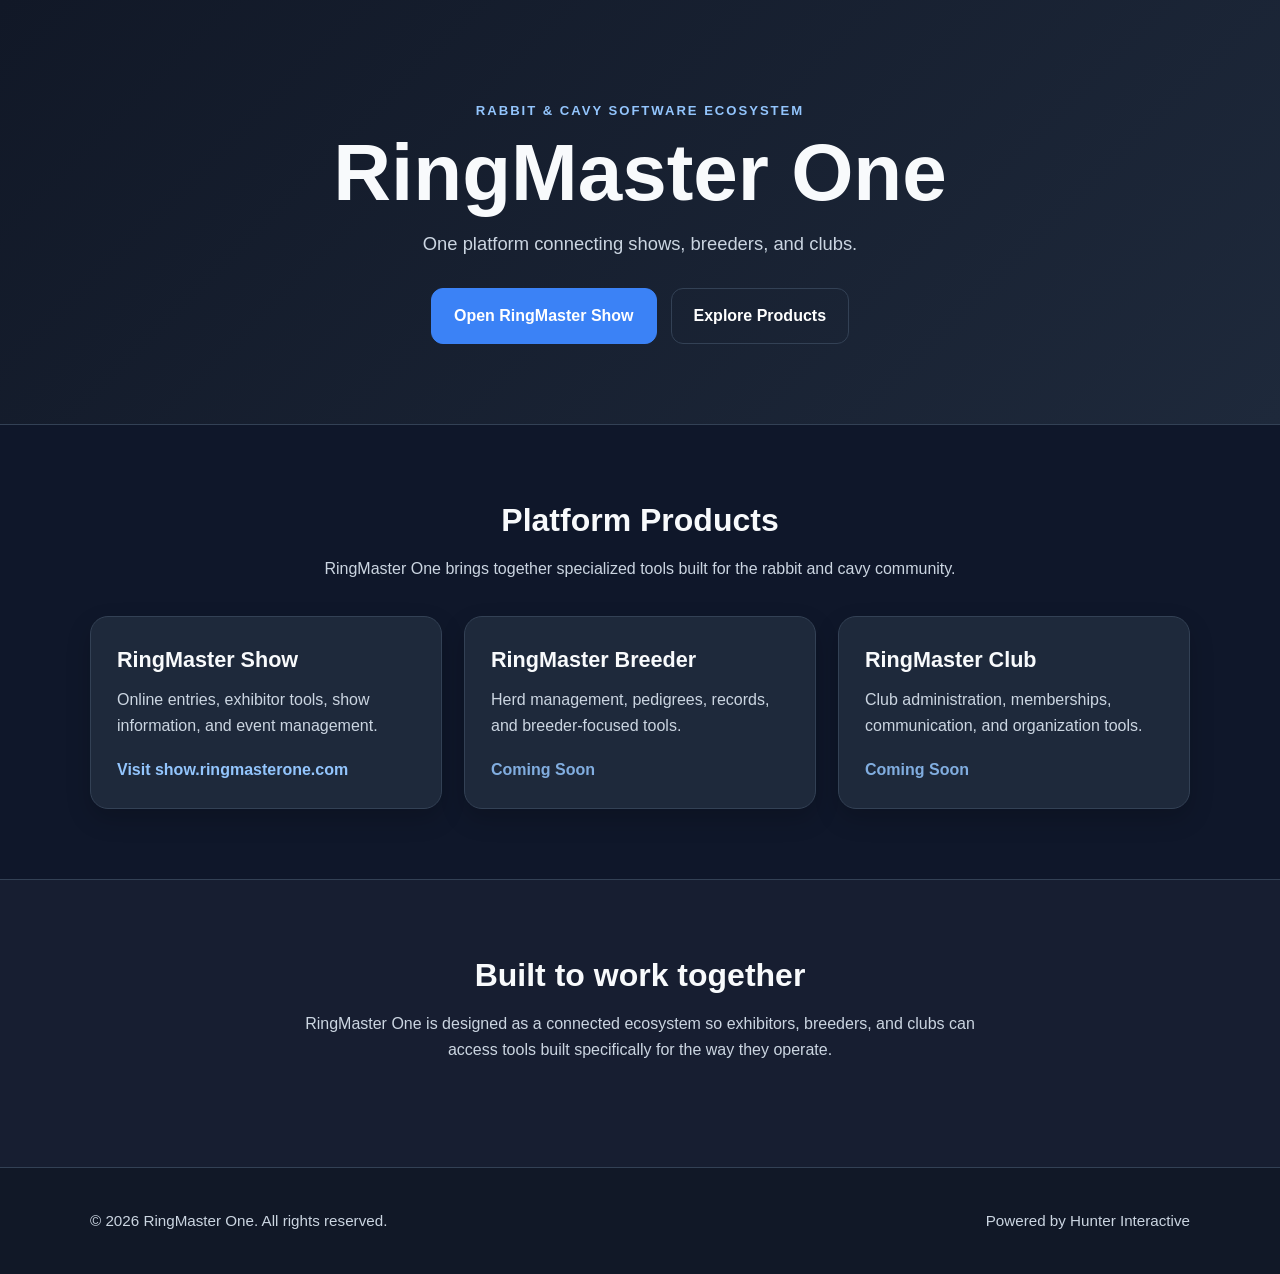
==== index.html @ 7e2320bb "Initial RingMaster One homepage" ====
<!DOCTYPE html>
<html lang="en">
<head>
  <meta charset="UTF-8" />
  <meta name="viewport" content="width=device-width, initial-scale=1.0" />
  <title>RingMaster One</title>
  <meta
    name="description"
    content="RingMaster One is the home for RingMaster Show, RingMaster Breeder, and RingMaster Club."
  />
  <link rel="stylesheet" href="style.css" />
</head>
<body>
  <header class="hero">
    <div class="container">
      <p class="eyebrow">Rabbit & Cavy Software Ecosystem</p>
      <h1>RingMaster One</h1>
      <p class="tagline">
        One platform connecting shows, breeders, and clubs.
      </p>

      <div class="buttons">
        <a class="btn primary" href="https://show.ringmasterone.com">
          Open RingMaster Show
        </a>
        <a class="btn secondary" href="#products">
          Explore Products
        </a>
      </div>
    </div>
  </header>

  <main>
    <section id="products" class="section">
      <div class="container">
        <h2>Platform Products</h2>
        <p class="section-text">
          RingMaster One brings together specialized tools built for the rabbit
          and cavy community.
        </p>

        <div class="card-grid">
          <article class="card">
            <h3>RingMaster Show</h3>
            <p>
              Online entries, exhibitor tools, show information, and event
              management.
            </p>
            <a class="card-link" href="https://show.ringmasterone.com">
              Visit show.ringmasterone.com
            </a>
          </article>

          <article class="card">
            <h3>RingMaster Breeder</h3>
            <p>
              Herd management, pedigrees, records, and breeder-focused tools.
            </p>
            <a class="card-link disabled" href="https://breeder.ringmasterone.com">
              Coming Soon
            </a>
          </article>

          <article class="card">
            <h3>RingMaster Club</h3>
            <p>
              Club administration, memberships, communication, and organization
              tools.
            </p>
            <a class="card-link disabled" href="https://club.ringmasterone.com">
              Coming Soon
            </a>
          </article>
        </div>
      </div>
    </section>

    <section class="section alt">
      <div class="container">
        <h2>Built to work together</h2>
        <p class="section-text narrow">
          RingMaster One is designed as a connected ecosystem so exhibitors,
          breeders, and clubs can access tools built specifically for the way
          they operate.
        </p>
      </div>
    </section>
  </main>

  <footer class="footer">
    <div class="container footer-content">
      <p>© 2026 RingMaster One. All rights reserved.</p>
      <p>
        Powered by Hunter Interactive
      </p>
    </div>
  </footer>
</body>
</html>
---- style.css ----
:root {
  --bg: #0f172a;
  --panel: #1e293b;
  --panel-2: #111827;
  --text: #f8fafc;
  --muted: #cbd5e1;
  --line: #334155;
  --accent: #3b82f6;
  --accent-hover: #2563eb;
  --white: #ffffff;
}

* {
  box-sizing: border-box;
}

html {
  scroll-behavior: smooth;
}

body {
  margin: 0;
  font-family: Arial, Helvetica, sans-serif;
  background: var(--bg);
  color: var(--text);
  line-height: 1.6;
}

a {
  color: inherit;
  text-decoration: none;
}

.container {
  width: min(1100px, 92%);
  margin: 0 auto;
}

.hero {
  padding: 100px 0 80px;
  background: linear-gradient(135deg, #111827 0%, #1e293b 100%);
  text-align: center;
  border-bottom: 1px solid var(--line);
}

.eyebrow {
  margin: 0 0 10px;
  text-transform: uppercase;
  letter-spacing: 0.15em;
  color: #93c5fd;
  font-size: 0.82rem;
  font-weight: 700;
}

h1 {
  margin: 0 0 14px;
  font-size: clamp(2.8rem, 7vw, 5rem);
  line-height: 1.05;
}

.tagline {
  max-width: 760px;
  margin: 0 auto 30px;
  color: var(--muted);
  font-size: 1.15rem;
}

.buttons {
  display: flex;
  flex-wrap: wrap;
  gap: 14px;
  justify-content: center;
}

.btn {
  display: inline-block;
  padding: 14px 22px;
  border-radius: 12px;
  font-weight: 700;
  transition: 0.2s ease;
  border: 1px solid var(--line);
}

.btn.primary {
  background: var(--accent);
  border-color: var(--accent);
  color: var(--white);
}

.btn.primary:hover {
  background: var(--accent-hover);
  border-color: var(--accent-hover);
}

.btn.secondary {
  background: transparent;
  color: var(--white);
}

.btn.secondary:hover {
  background: rgba(255, 255, 255, 0.06);
}

.section {
  padding: 70px 0;
}

.section.alt {
  background: rgba(255, 255, 255, 0.03);
  border-top: 1px solid var(--line);
  border-bottom: 1px solid var(--line);
}

h2 {
  margin: 0 0 10px;
  font-size: 2rem;
  text-align: center;
}

.section-text {
  max-width: 760px;
  margin: 0 auto 34px;
  text-align: center;
  color: var(--muted);
}

.section-text.narrow {
  max-width: 700px;
}

.card-grid {
  display: grid;
  grid-template-columns: repeat(auto-fit, minmax(260px, 1fr));
  gap: 22px;
}

.card {
  background: var(--panel);
  border: 1px solid var(--line);
  border-radius: 18px;
  padding: 26px;
  box-shadow: 0 10px 25px rgba(0, 0, 0, 0.18);
}

.card h3 {
  margin-top: 0;
  margin-bottom: 10px;
  font-size: 1.35rem;
}

.card p {
  margin-top: 0;
  margin-bottom: 18px;
  color: var(--muted);
}

.card-link {
  display: inline-block;
  font-weight: 700;
  color: #93c5fd;
}

.card-link.disabled {
  opacity: 0.85;
}

.footer {
  padding: 26px 0;
  background: var(--panel-2);
}

.footer-content {
  display: flex;
  justify-content: space-between;
  gap: 16px;
  flex-wrap: wrap;
  color: var(--muted);
  font-size: 0.95rem;
}
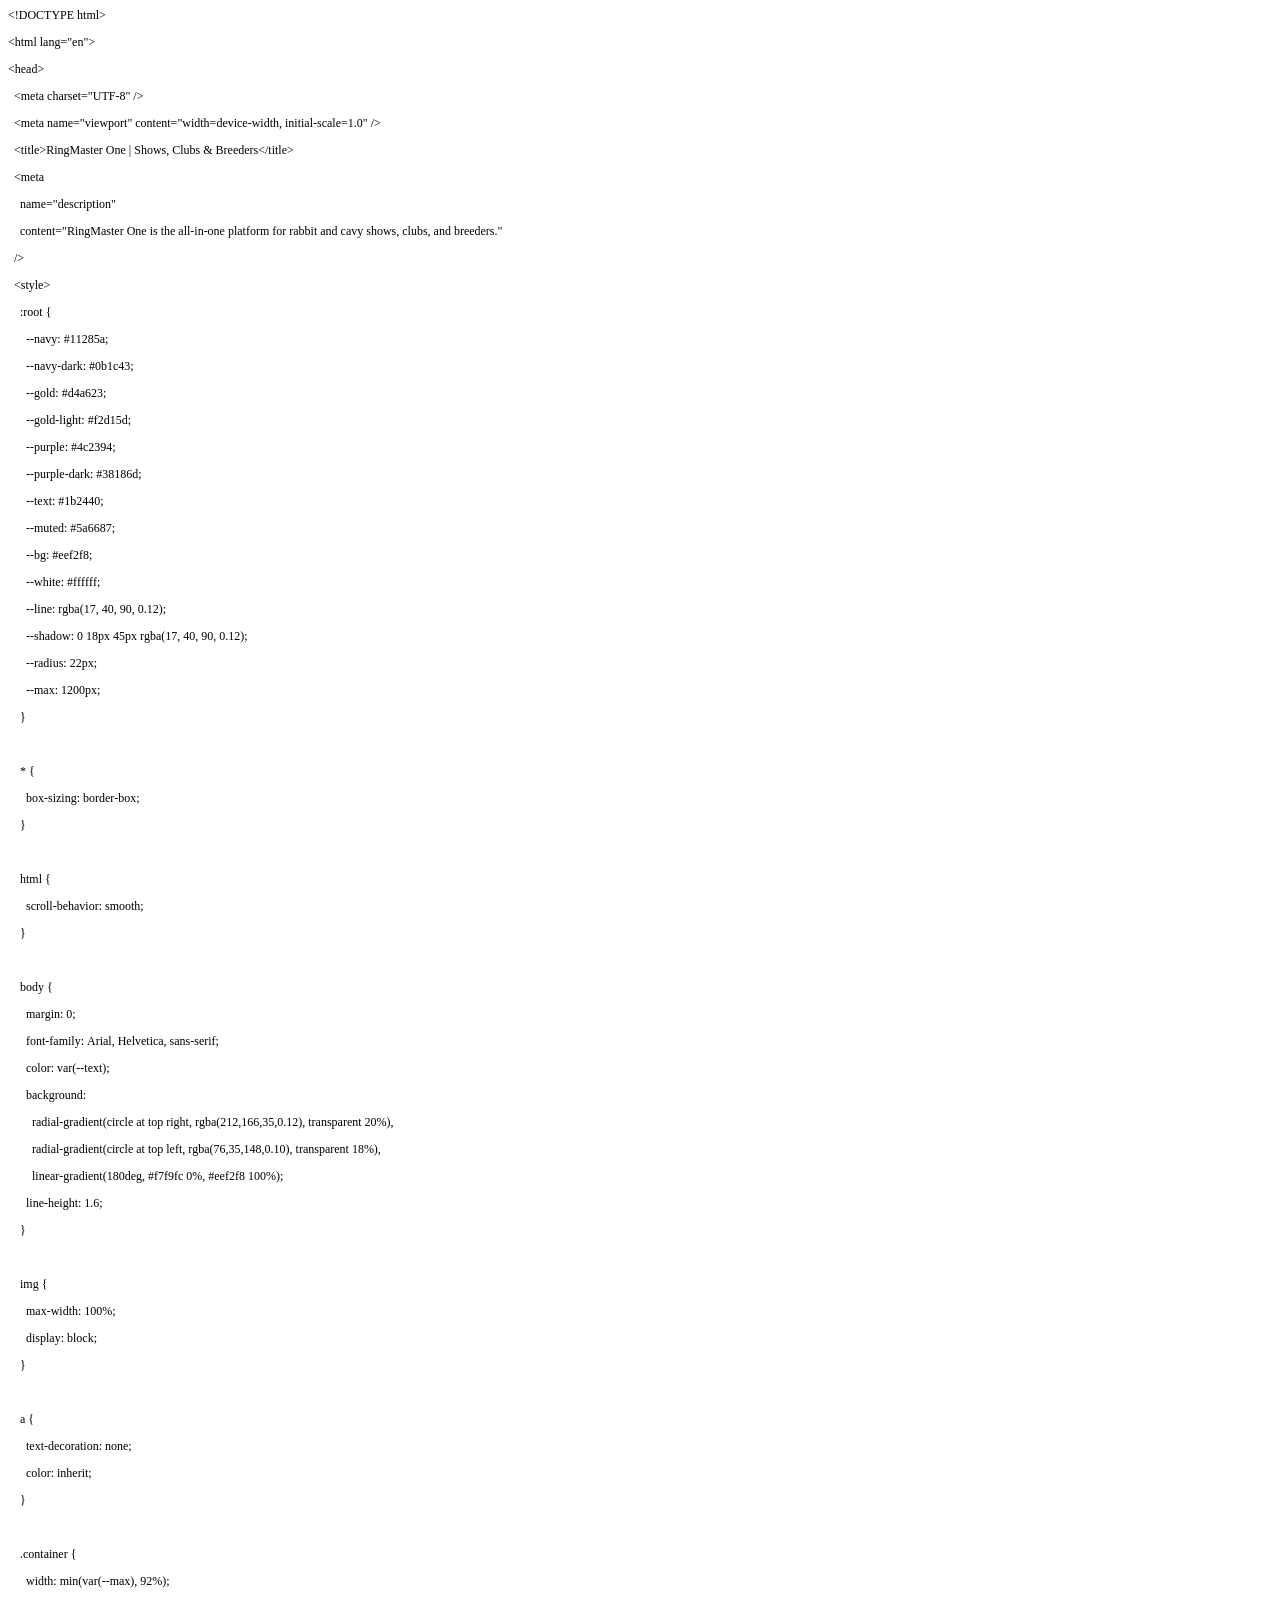
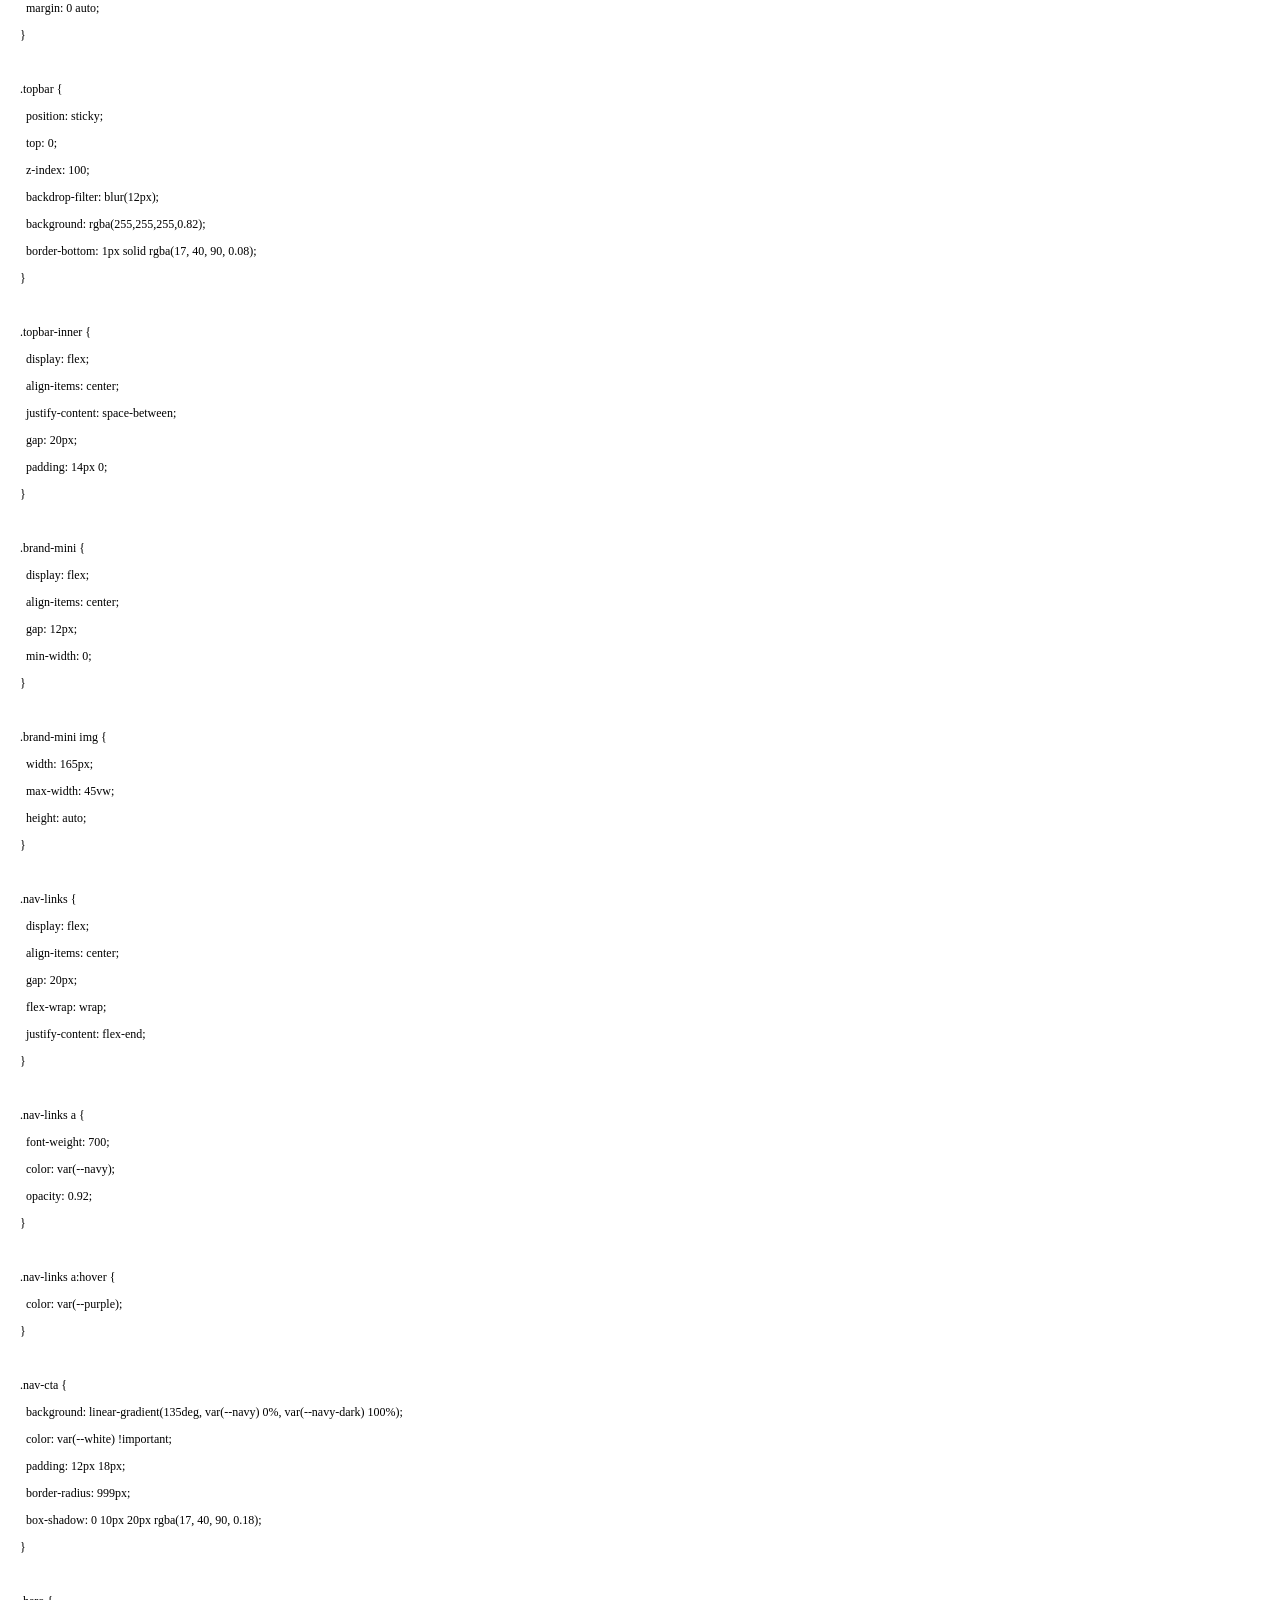
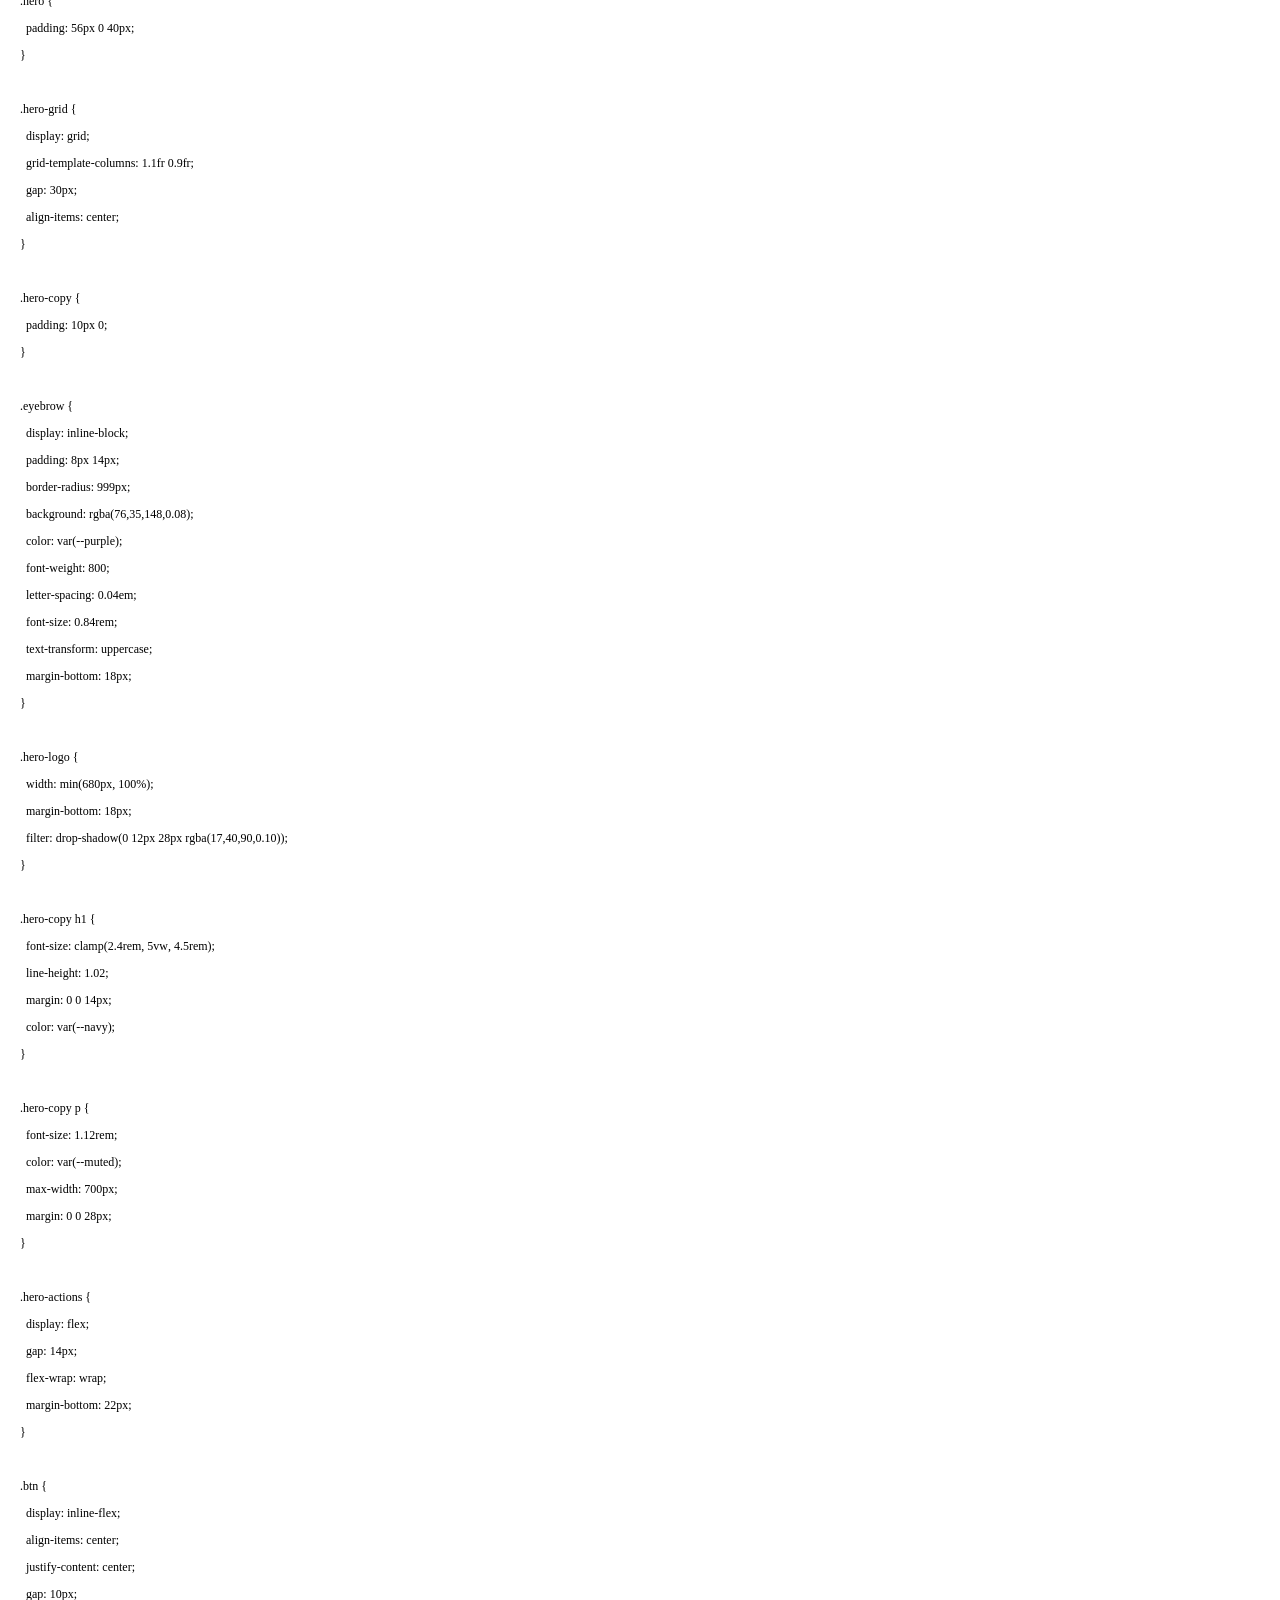
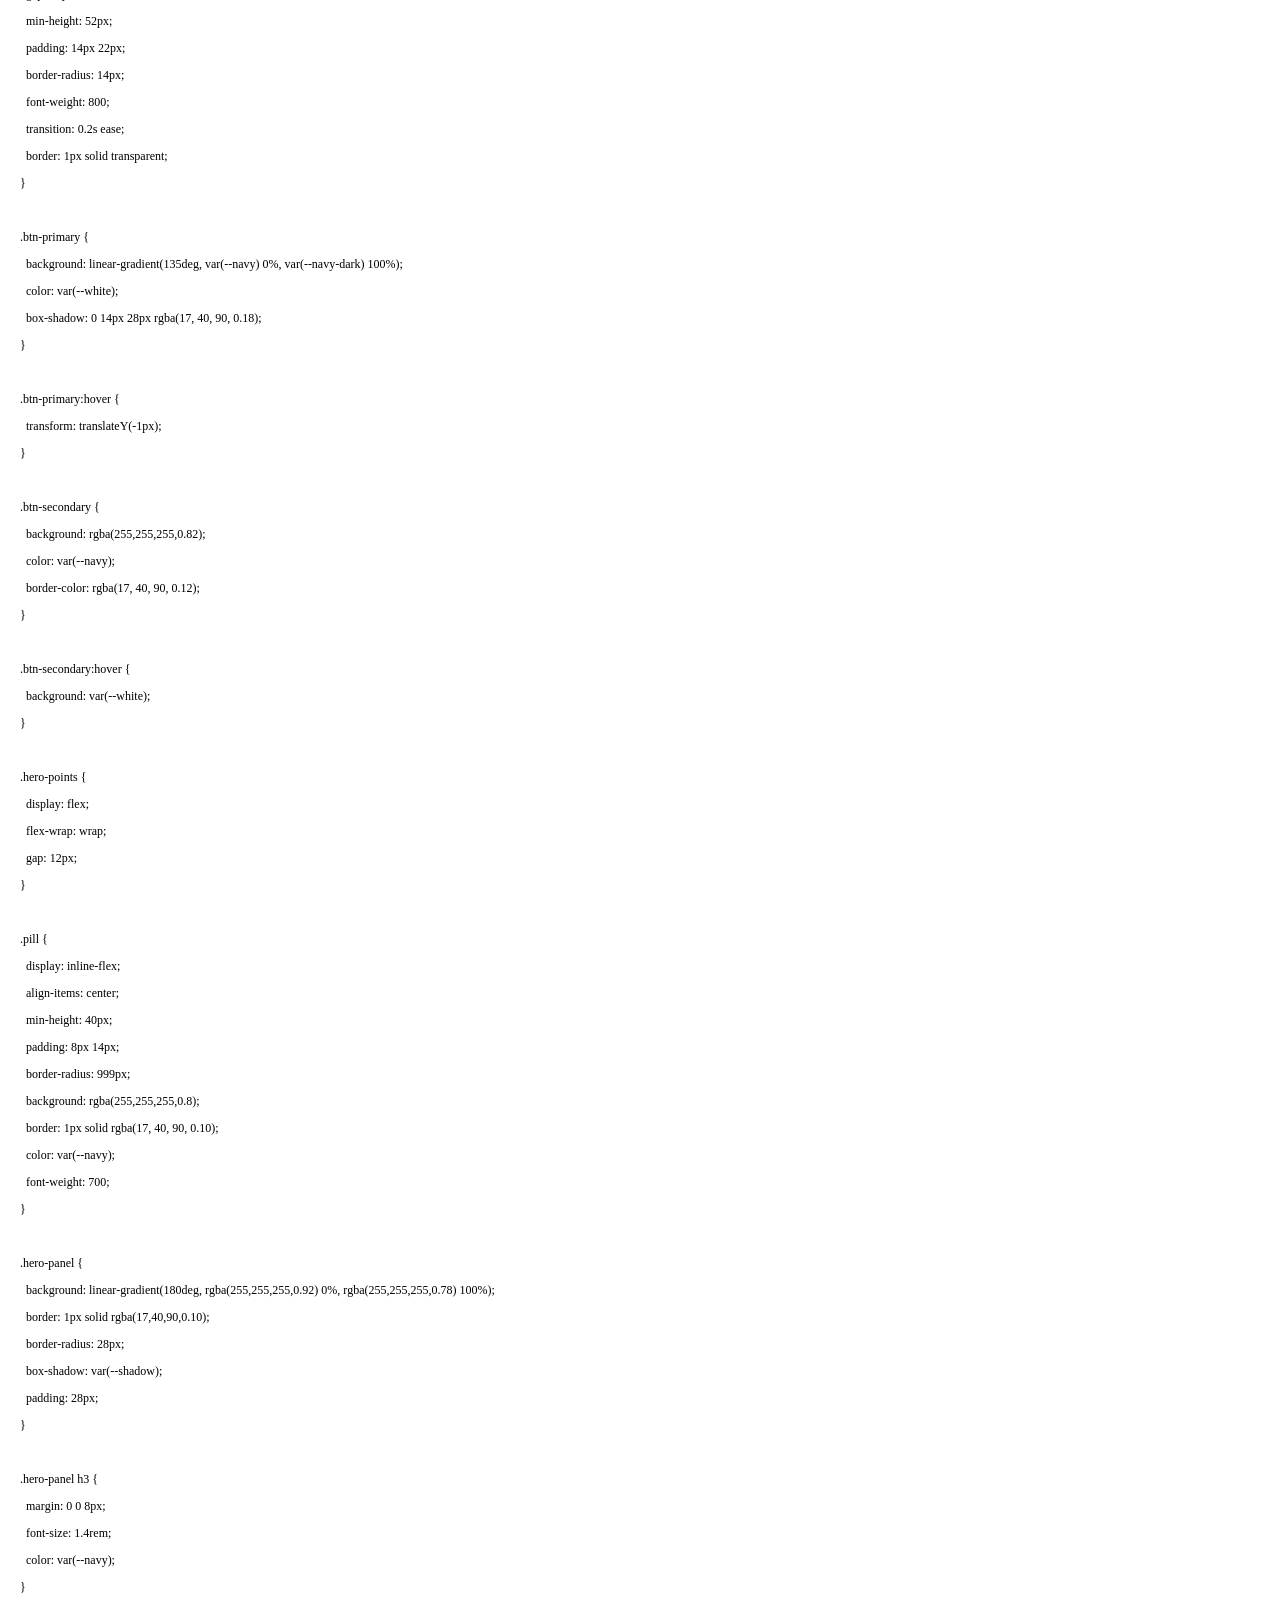
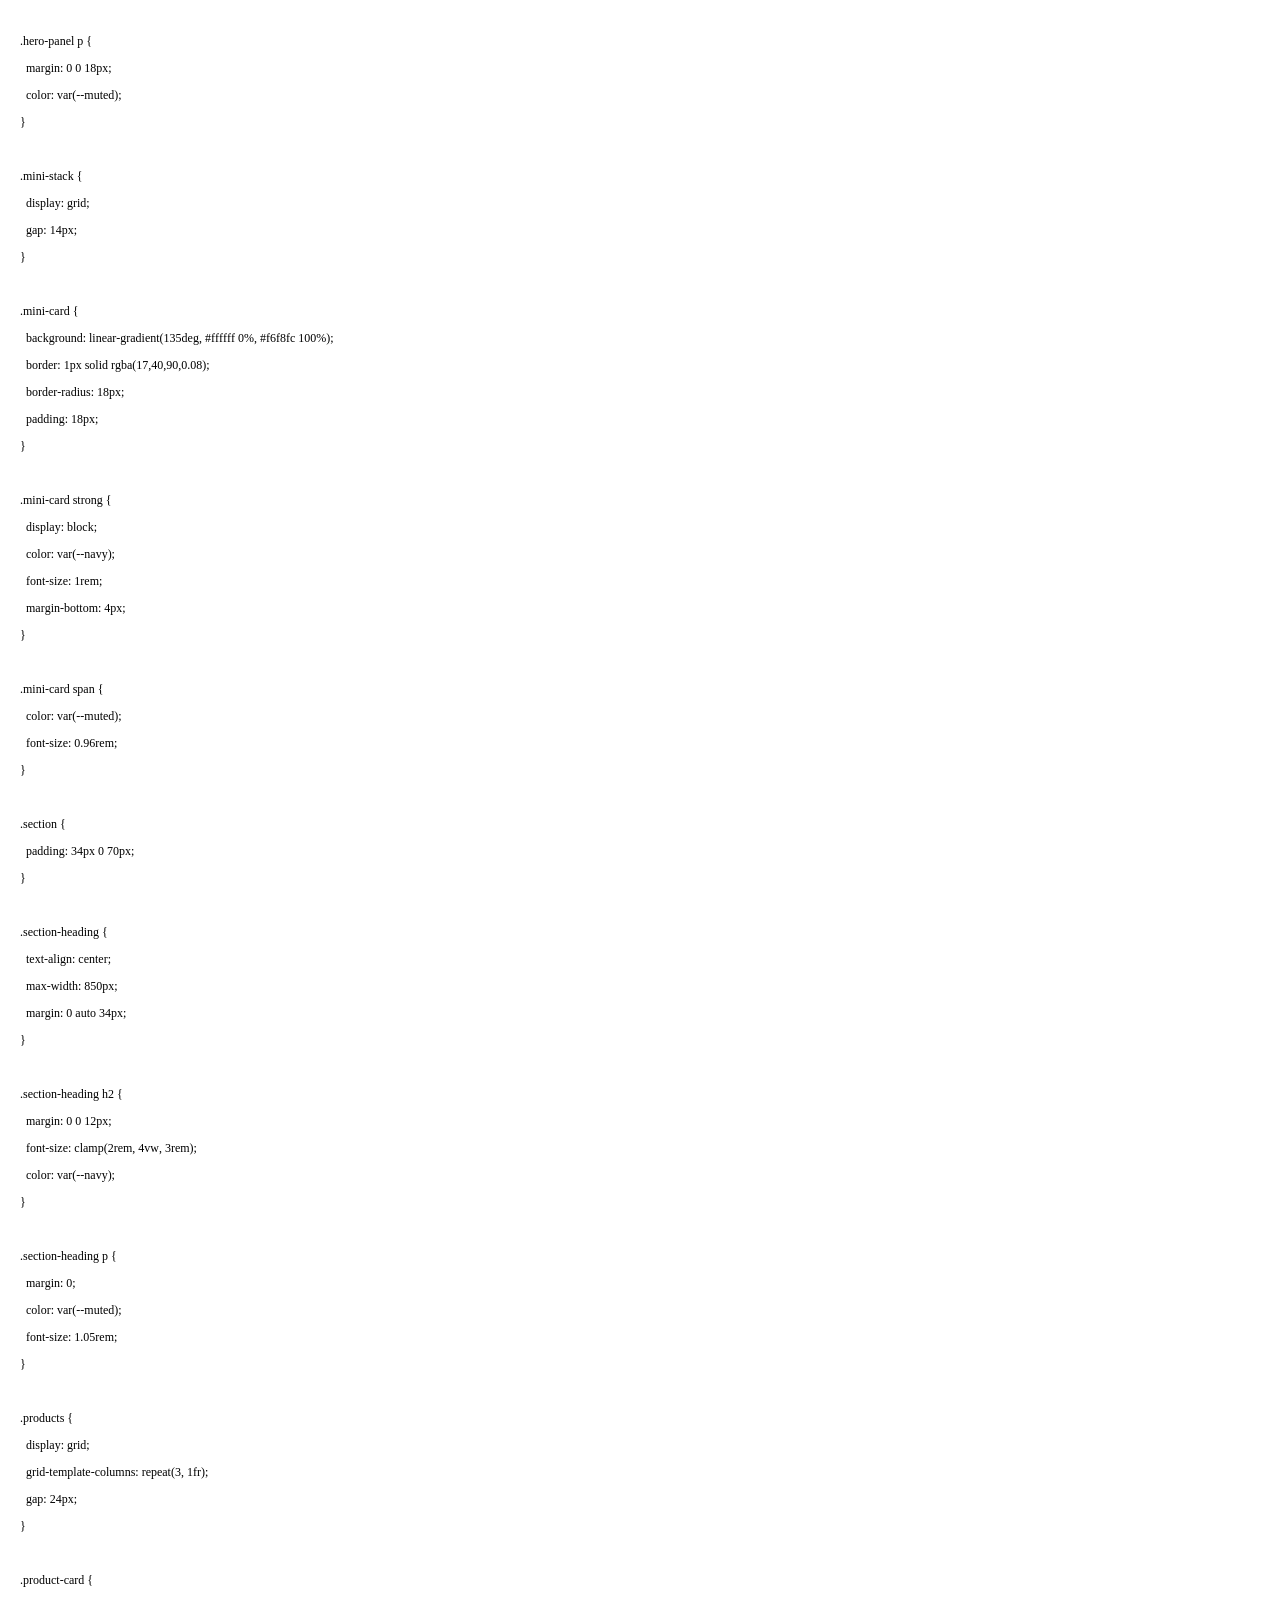
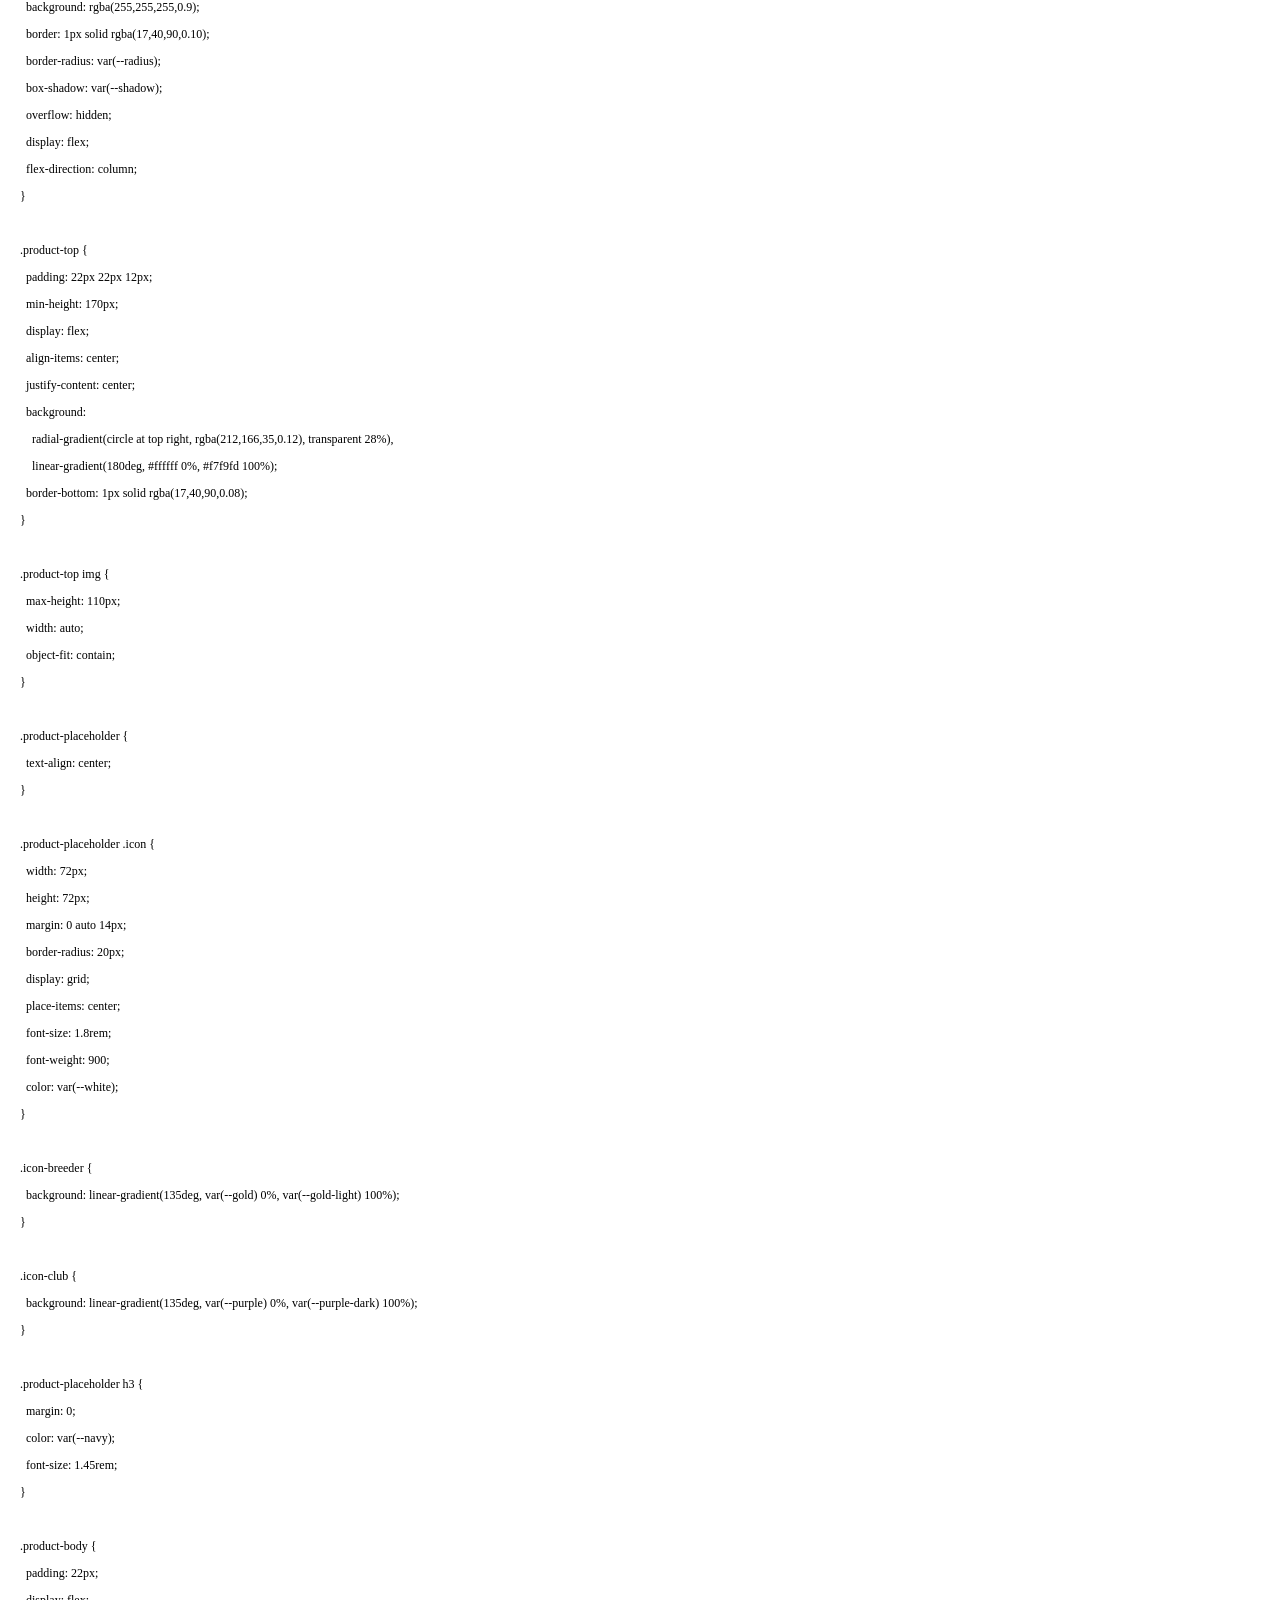
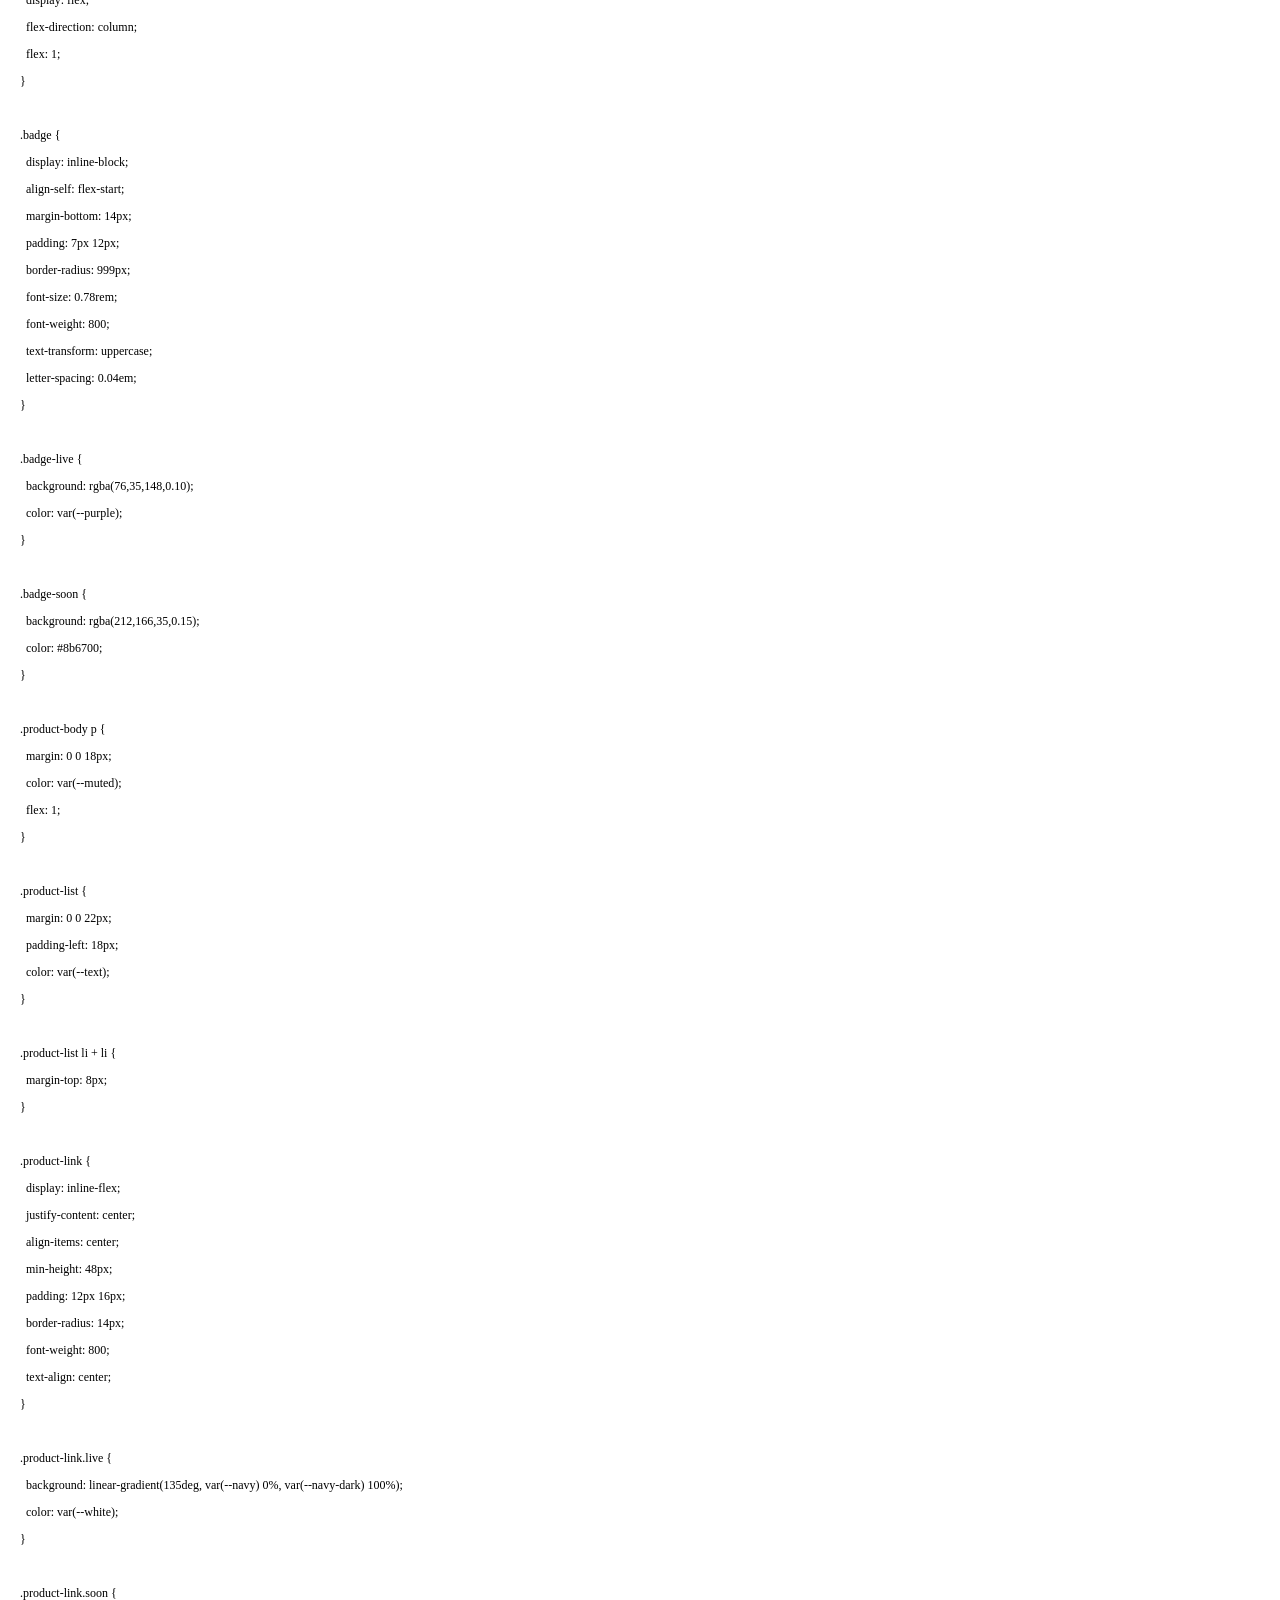
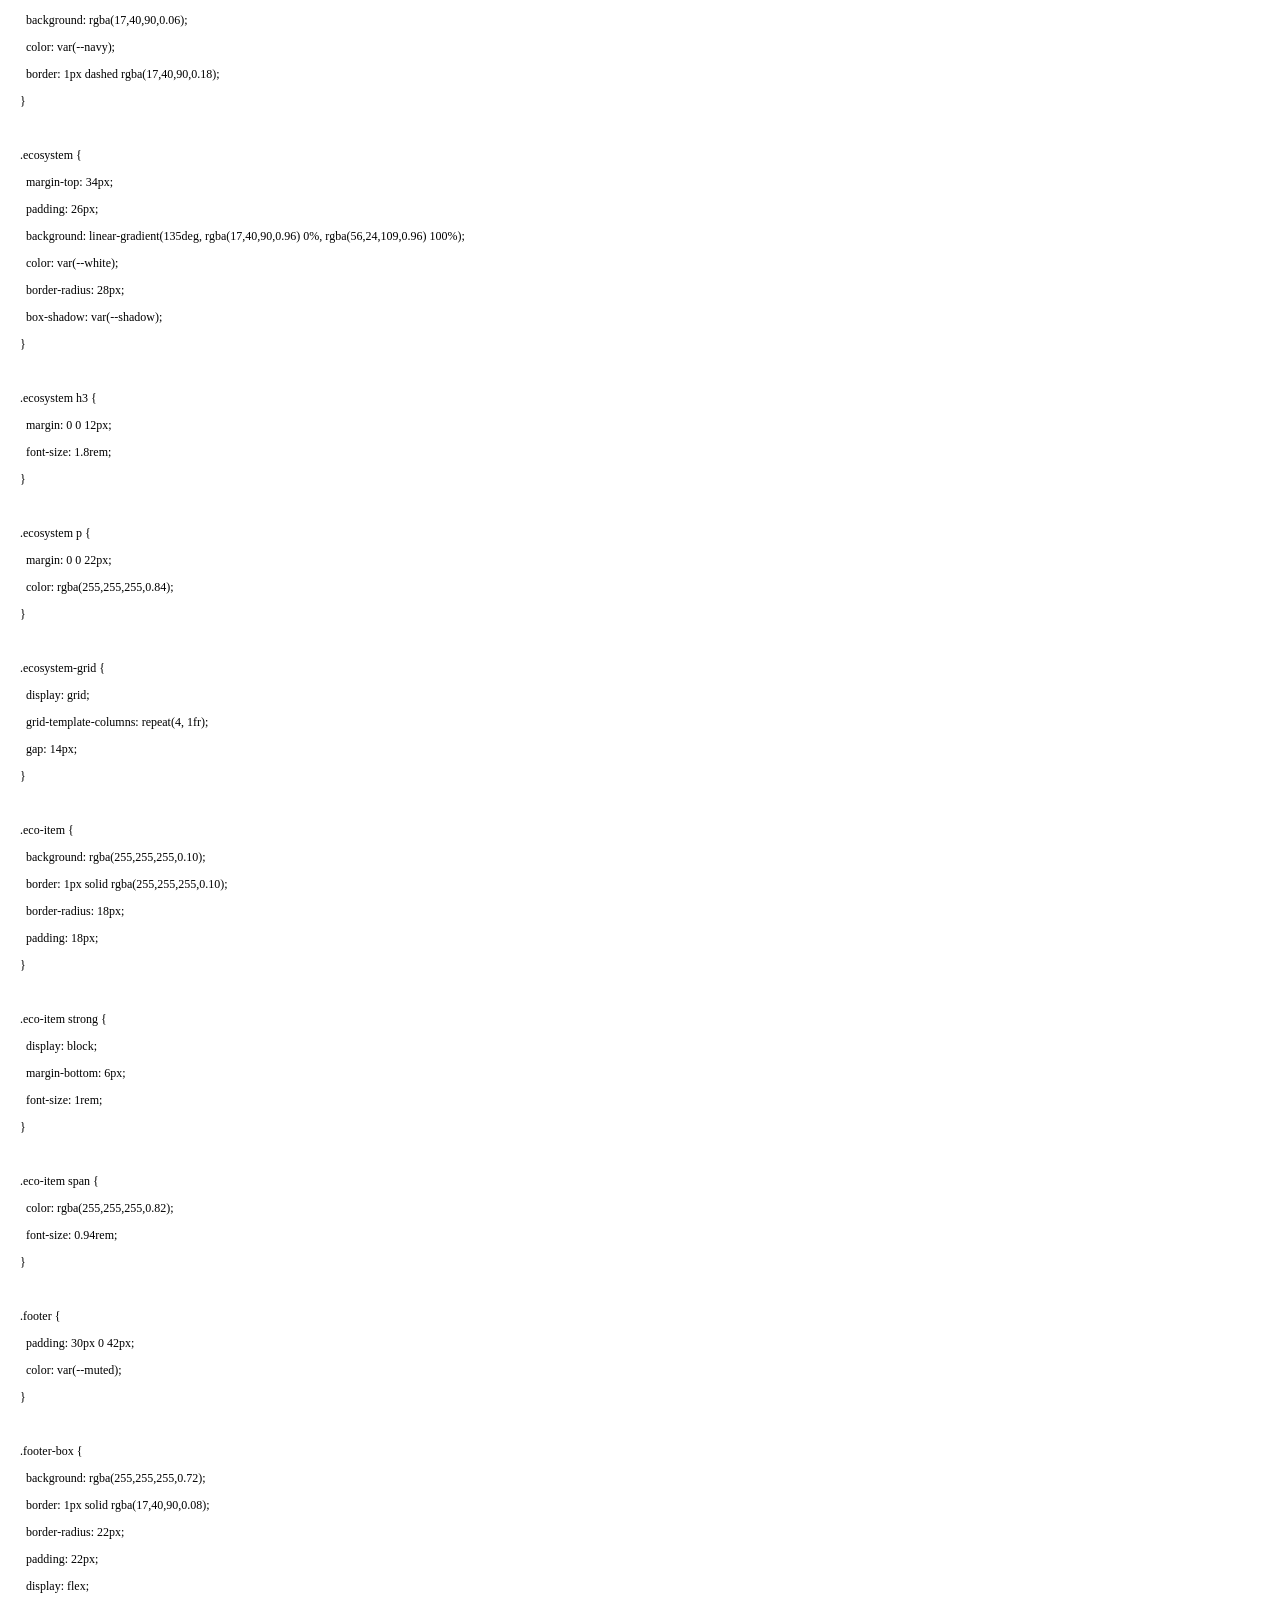
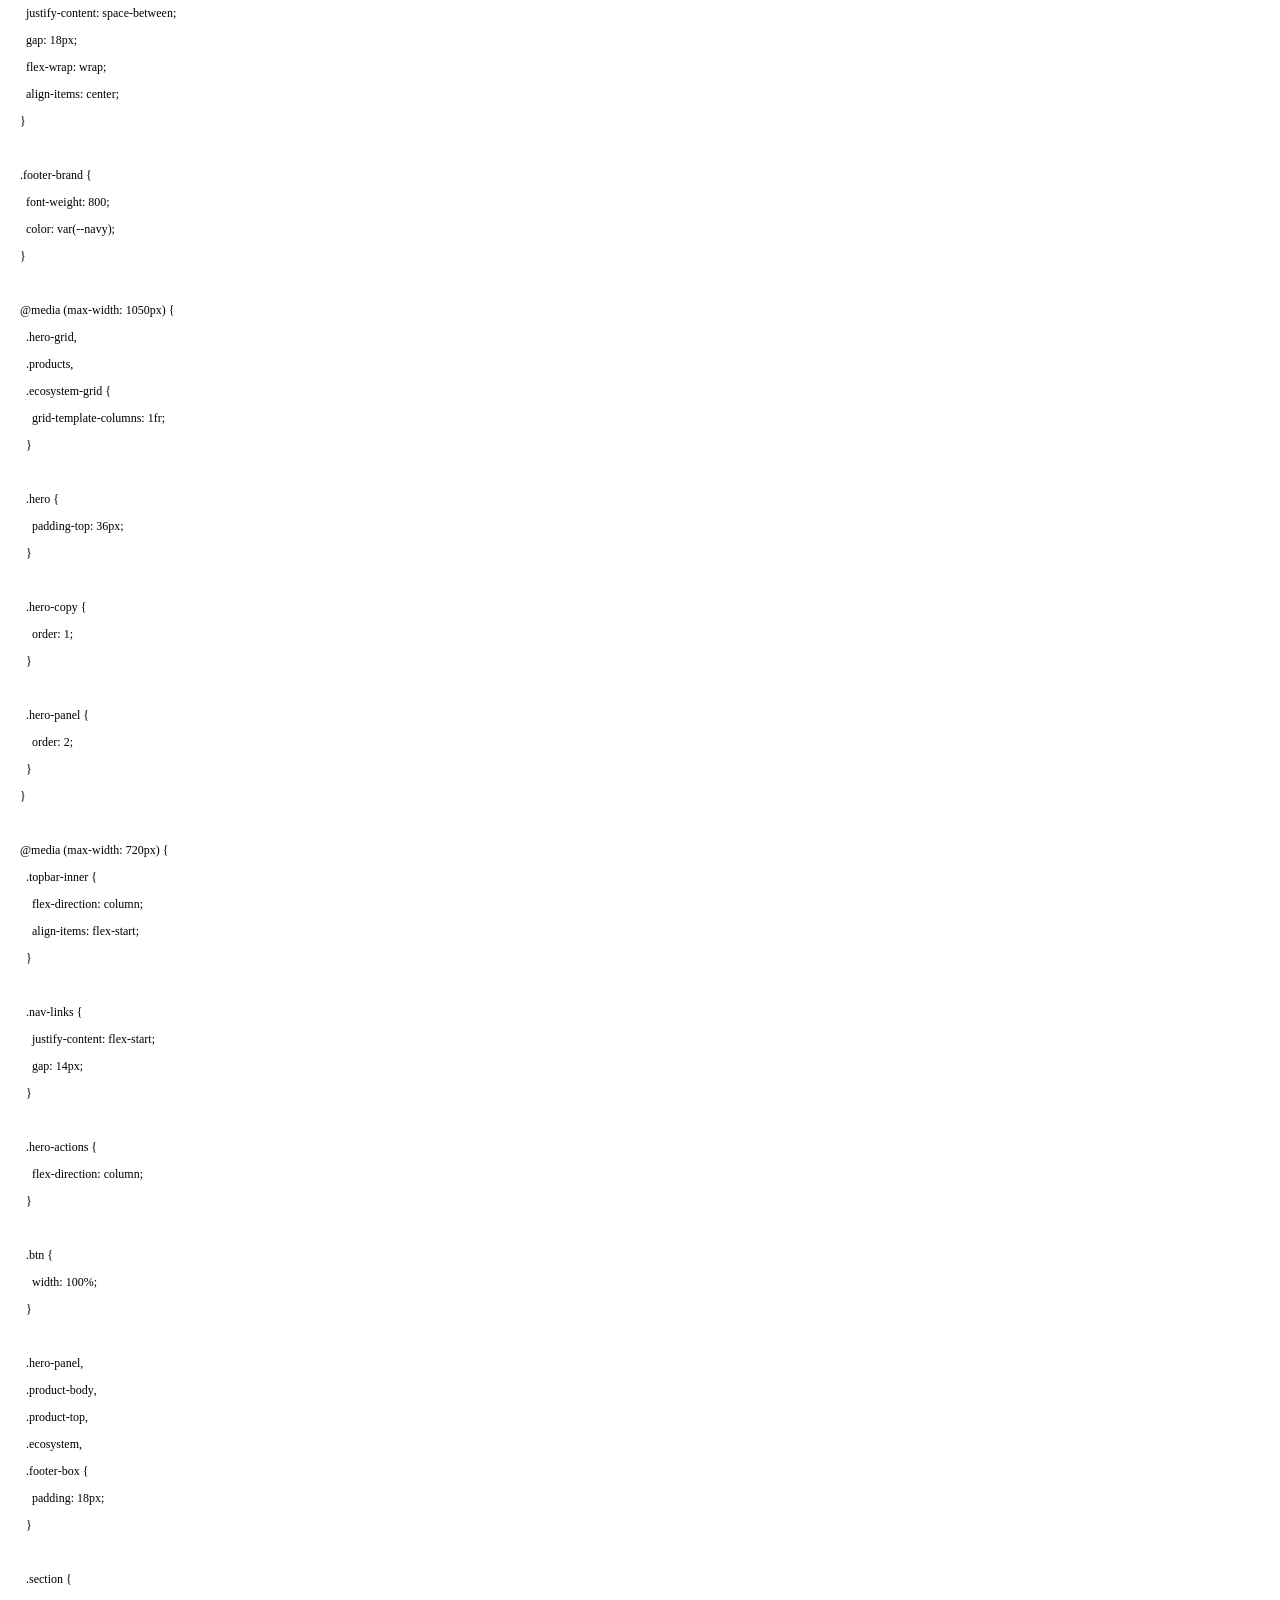
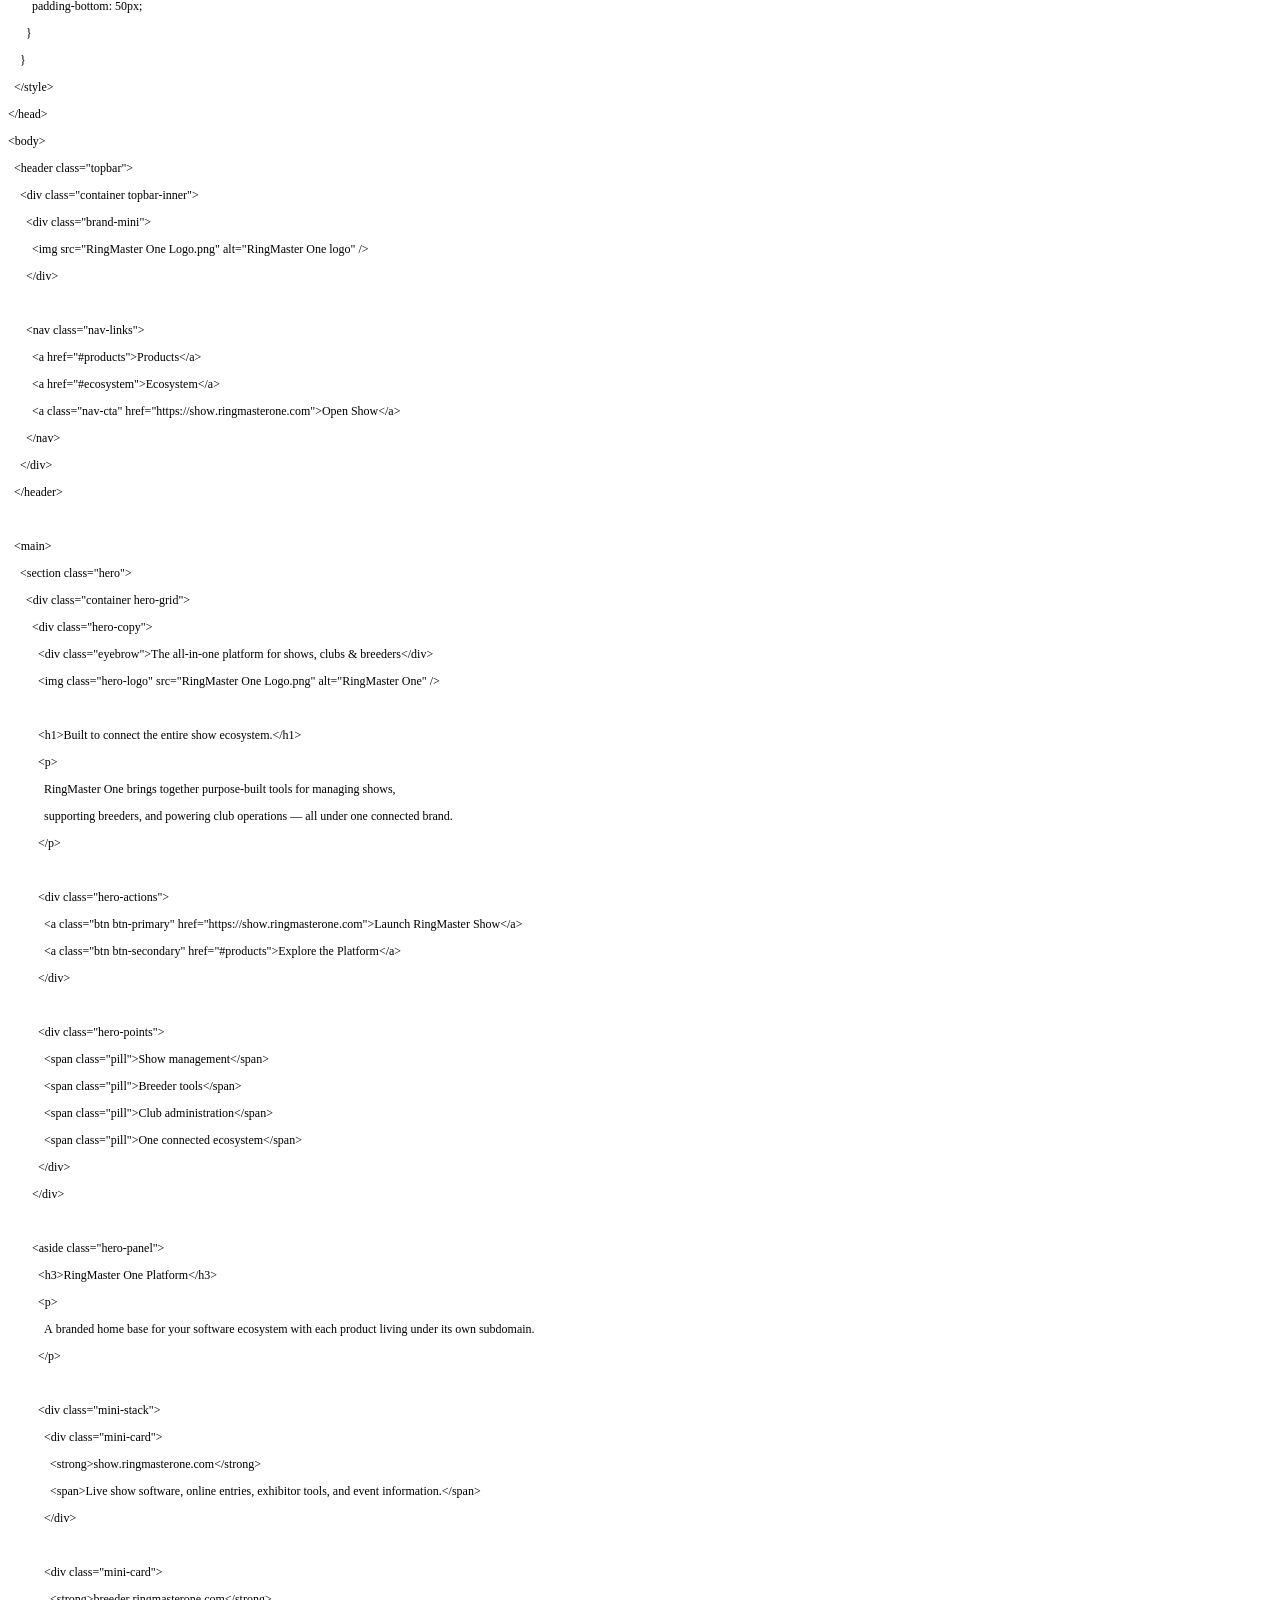
==== commit 31f60695: "Upgrade RingMaster One landing page" ====
--- a/index.html
+++ b/index.html
@@ -1,99 +1,755 @@
-<!DOCTYPE html>
-<html lang="en">
+<!DOCTYPE html PUBLIC "-//W3C//DTD HTML 4.01//EN" "http://www.w3.org/TR/html4/strict.dtd">
+<html>
 <head>
-  <meta charset="UTF-8" />
-  <meta name="viewport" content="width=device-width, initial-scale=1.0" />
-  <title>RingMaster One</title>
-  <meta
-    name="description"
-    content="RingMaster One is the home for RingMaster Show, RingMaster Breeder, and RingMaster Club."
-  />
-  <link rel="stylesheet" href="style.css" />
+  <meta http-equiv="Content-Type" content="text/html; charset=utf-8">
+  <meta http-equiv="Content-Style-Type" content="text/css">
+  <title></title>
+  <meta name="Description" content="RingMaster One is the home for RingMaster Show, RingMaster Breeder, and RingMaster Club.">
+  <meta name="Generator" content="Cocoa HTML Writer">
+  <meta name="CocoaVersion" content="2685.3">
+  <style type="text/css">
+    p.p1 {margin: 0.0px 0.0px 12.0px 0.0px; font: 12.0px Times; -webkit-text-stroke: #000000}
+    p.p2 {margin: 0.0px 0.0px 12.0px 0.0px; font: 12.0px Times; -webkit-text-stroke: #000000; min-height: 14.0px}
+    span.s1 {font-kerning: none}
+  </style>
 </head>
 <body>
-  <header class="hero">
-    <div class="container">
-      <p class="eyebrow">Rabbit & Cavy Software Ecosystem</p>
-      <h1>RingMaster One</h1>
-      <p class="tagline">
-        One platform connecting shows, breeders, and clubs.
-      </p>
-
-      <div class="buttons">
-        <a class="btn primary" href="https://show.ringmasterone.com">
-          Open RingMaster Show
-        </a>
-        <a class="btn secondary" href="#products">
-          Explore Products
-        </a>
-      </div>
-    </div>
-  </header>
-
-  <main>
-    <section id="products" class="section">
-      <div class="container">
-        <h2>Platform Products</h2>
-        <p class="section-text">
-          RingMaster One brings together specialized tools built for the rabbit
-          and cavy community.
-        </p>
-
-        <div class="card-grid">
-          <article class="card">
-            <h3>RingMaster Show</h3>
-            <p>
-              Online entries, exhibitor tools, show information, and event
-              management.
-            </p>
-            <a class="card-link" href="https://show.ringmasterone.com">
-              Visit show.ringmasterone.com
-            </a>
-          </article>
-
-          <article class="card">
-            <h3>RingMaster Breeder</h3>
-            <p>
-              Herd management, pedigrees, records, and breeder-focused tools.
-            </p>
-            <a class="card-link disabled" href="https://breeder.ringmasterone.com">
-              Coming Soon
-            </a>
-          </article>
-
-          <article class="card">
-            <h3>RingMaster Club</h3>
-            <p>
-              Club administration, memberships, communication, and organization
-              tools.
-            </p>
-            <a class="card-link disabled" href="https://club.ringmasterone.com">
-              Coming Soon
-            </a>
-          </article>
-        </div>
-      </div>
-    </section>
-
-    <section class="section alt">
-      <div class="container">
-        <h2>Built to work together</h2>
-        <p class="section-text narrow">
-          RingMaster One is designed as a connected ecosystem so exhibitors,
-          breeders, and clubs can access tools built specifically for the way
-          they operate.
-        </p>
-      </div>
-    </section>
-  </main>
-
-  <footer class="footer">
-    <div class="container footer-content">
-      <p>© 2026 RingMaster One. All rights reserved.</p>
-      <p>
-        Powered by Hunter Interactive
-      </p>
-    </div>
-  </footer>
+<p class="p1"><span class="s1">&lt;!DOCTYPE html&gt;</span></p>
+<p class="p1"><span class="s1">&lt;html lang="en"&gt;</span></p>
+<p class="p1"><span class="s1">&lt;head&gt;</span></p>
+<p class="p1"><span class="s1"><span class="Apple-converted-space">  </span>&lt;meta charset="UTF-8" /&gt;</span></p>
+<p class="p1"><span class="s1"><span class="Apple-converted-space">  </span>&lt;meta name="viewport" content="width=device-width, initial-scale=1.0" /&gt;</span></p>
+<p class="p1"><span class="s1"><span class="Apple-converted-space">  </span>&lt;title&gt;RingMaster One | Shows, Clubs &amp; Breeders&lt;/title&gt;</span></p>
+<p class="p1"><span class="s1"><span class="Apple-converted-space">  </span>&lt;meta</span></p>
+<p class="p1"><span class="s1"><span class="Apple-converted-space">    </span>name="description"</span></p>
+<p class="p1"><span class="s1"><span class="Apple-converted-space">    </span>content="RingMaster One is the all-in-one platform for rabbit and cavy shows, clubs, and breeders."</span></p>
+<p class="p1"><span class="s1"><span class="Apple-converted-space">  </span>/&gt;</span></p>
+<p class="p1"><span class="s1"><span class="Apple-converted-space">  </span>&lt;style&gt;</span></p>
+<p class="p1"><span class="s1"><span class="Apple-converted-space">    </span>:root {</span></p>
+<p class="p1"><span class="s1"><span class="Apple-converted-space">      </span>--navy: #11285a;</span></p>
+<p class="p1"><span class="s1"><span class="Apple-converted-space">      </span>--navy-dark: #0b1c43;</span></p>
+<p class="p1"><span class="s1"><span class="Apple-converted-space">      </span>--gold: #d4a623;</span></p>
+<p class="p1"><span class="s1"><span class="Apple-converted-space">      </span>--gold-light: #f2d15d;</span></p>
+<p class="p1"><span class="s1"><span class="Apple-converted-space">      </span>--purple: #4c2394;</span></p>
+<p class="p1"><span class="s1"><span class="Apple-converted-space">      </span>--purple-dark: #38186d;</span></p>
+<p class="p1"><span class="s1"><span class="Apple-converted-space">      </span>--text: #1b2440;</span></p>
+<p class="p1"><span class="s1"><span class="Apple-converted-space">      </span>--muted: #5a6687;</span></p>
+<p class="p1"><span class="s1"><span class="Apple-converted-space">      </span>--bg: #eef2f8;</span></p>
+<p class="p1"><span class="s1"><span class="Apple-converted-space">      </span>--white: #ffffff;</span></p>
+<p class="p1"><span class="s1"><span class="Apple-converted-space">      </span>--line: rgba(17, 40, 90, 0.12);</span></p>
+<p class="p1"><span class="s1"><span class="Apple-converted-space">      </span>--shadow: 0 18px 45px rgba(17, 40, 90, 0.12);</span></p>
+<p class="p1"><span class="s1"><span class="Apple-converted-space">      </span>--radius: 22px;</span></p>
+<p class="p1"><span class="s1"><span class="Apple-converted-space">      </span>--max: 1200px;</span></p>
+<p class="p1"><span class="s1"><span class="Apple-converted-space">    </span>}</span></p>
+<p class="p2"><span class="s1"></span><br></p>
+<p class="p1"><span class="s1"><span class="Apple-converted-space">    </span>* {</span></p>
+<p class="p1"><span class="s1"><span class="Apple-converted-space">      </span>box-sizing: border-box;</span></p>
+<p class="p1"><span class="s1"><span class="Apple-converted-space">    </span>}</span></p>
+<p class="p2"><span class="s1"></span><br></p>
+<p class="p1"><span class="s1"><span class="Apple-converted-space">    </span>html {</span></p>
+<p class="p1"><span class="s1"><span class="Apple-converted-space">      </span>scroll-behavior: smooth;</span></p>
+<p class="p1"><span class="s1"><span class="Apple-converted-space">    </span>}</span></p>
+<p class="p2"><span class="s1"></span><br></p>
+<p class="p1"><span class="s1"><span class="Apple-converted-space">    </span>body {</span></p>
+<p class="p1"><span class="s1"><span class="Apple-converted-space">      </span>margin: 0;</span></p>
+<p class="p1"><span class="s1"><span class="Apple-converted-space">      </span>font-family: Arial, Helvetica, sans-serif;</span></p>
+<p class="p1"><span class="s1"><span class="Apple-converted-space">      </span>color: var(--text);</span></p>
+<p class="p1"><span class="s1"><span class="Apple-converted-space">      </span>background:</span></p>
+<p class="p1"><span class="s1"><span class="Apple-converted-space">        </span>radial-gradient(circle at top right, rgba(212,166,35,0.12), transparent 20%),</span></p>
+<p class="p1"><span class="s1"><span class="Apple-converted-space">        </span>radial-gradient(circle at top left, rgba(76,35,148,0.10), transparent 18%),</span></p>
+<p class="p1"><span class="s1"><span class="Apple-converted-space">        </span>linear-gradient(180deg, #f7f9fc 0%, #eef2f8 100%);</span></p>
+<p class="p1"><span class="s1"><span class="Apple-converted-space">      </span>line-height: 1.6;</span></p>
+<p class="p1"><span class="s1"><span class="Apple-converted-space">    </span>}</span></p>
+<p class="p2"><span class="s1"></span><br></p>
+<p class="p1"><span class="s1"><span class="Apple-converted-space">    </span>img {</span></p>
+<p class="p1"><span class="s1"><span class="Apple-converted-space">      </span>max-width: 100%;</span></p>
+<p class="p1"><span class="s1"><span class="Apple-converted-space">      </span>display: block;</span></p>
+<p class="p1"><span class="s1"><span class="Apple-converted-space">    </span>}</span></p>
+<p class="p2"><span class="s1"></span><br></p>
+<p class="p1"><span class="s1"><span class="Apple-converted-space">    </span>a {</span></p>
+<p class="p1"><span class="s1"><span class="Apple-converted-space">      </span>text-decoration: none;</span></p>
+<p class="p1"><span class="s1"><span class="Apple-converted-space">      </span>color: inherit;</span></p>
+<p class="p1"><span class="s1"><span class="Apple-converted-space">    </span>}</span></p>
+<p class="p2"><span class="s1"></span><br></p>
+<p class="p1"><span class="s1"><span class="Apple-converted-space">    </span>.container {</span></p>
+<p class="p1"><span class="s1"><span class="Apple-converted-space">      </span>width: min(var(--max), 92%);</span></p>
+<p class="p1"><span class="s1"><span class="Apple-converted-space">      </span>margin: 0 auto;</span></p>
+<p class="p1"><span class="s1"><span class="Apple-converted-space">    </span>}</span></p>
+<p class="p2"><span class="s1"></span><br></p>
+<p class="p1"><span class="s1"><span class="Apple-converted-space">    </span>.topbar {</span></p>
+<p class="p1"><span class="s1"><span class="Apple-converted-space">      </span>position: sticky;</span></p>
+<p class="p1"><span class="s1"><span class="Apple-converted-space">      </span>top: 0;</span></p>
+<p class="p1"><span class="s1"><span class="Apple-converted-space">      </span>z-index: 100;</span></p>
+<p class="p1"><span class="s1"><span class="Apple-converted-space">      </span>backdrop-filter: blur(12px);</span></p>
+<p class="p1"><span class="s1"><span class="Apple-converted-space">      </span>background: rgba(255,255,255,0.82);</span></p>
+<p class="p1"><span class="s1"><span class="Apple-converted-space">      </span>border-bottom: 1px solid rgba(17, 40, 90, 0.08);</span></p>
+<p class="p1"><span class="s1"><span class="Apple-converted-space">    </span>}</span></p>
+<p class="p2"><span class="s1"></span><br></p>
+<p class="p1"><span class="s1"><span class="Apple-converted-space">    </span>.topbar-inner {</span></p>
+<p class="p1"><span class="s1"><span class="Apple-converted-space">      </span>display: flex;</span></p>
+<p class="p1"><span class="s1"><span class="Apple-converted-space">      </span>align-items: center;</span></p>
+<p class="p1"><span class="s1"><span class="Apple-converted-space">      </span>justify-content: space-between;</span></p>
+<p class="p1"><span class="s1"><span class="Apple-converted-space">      </span>gap: 20px;</span></p>
+<p class="p1"><span class="s1"><span class="Apple-converted-space">      </span>padding: 14px 0;</span></p>
+<p class="p1"><span class="s1"><span class="Apple-converted-space">    </span>}</span></p>
+<p class="p2"><span class="s1"></span><br></p>
+<p class="p1"><span class="s1"><span class="Apple-converted-space">    </span>.brand-mini {</span></p>
+<p class="p1"><span class="s1"><span class="Apple-converted-space">      </span>display: flex;</span></p>
+<p class="p1"><span class="s1"><span class="Apple-converted-space">      </span>align-items: center;</span></p>
+<p class="p1"><span class="s1"><span class="Apple-converted-space">      </span>gap: 12px;</span></p>
+<p class="p1"><span class="s1"><span class="Apple-converted-space">      </span>min-width: 0;</span></p>
+<p class="p1"><span class="s1"><span class="Apple-converted-space">    </span>}</span></p>
+<p class="p2"><span class="s1"></span><br></p>
+<p class="p1"><span class="s1"><span class="Apple-converted-space">    </span>.brand-mini img {</span></p>
+<p class="p1"><span class="s1"><span class="Apple-converted-space">      </span>width: 165px;</span></p>
+<p class="p1"><span class="s1"><span class="Apple-converted-space">      </span>max-width: 45vw;</span></p>
+<p class="p1"><span class="s1"><span class="Apple-converted-space">      </span>height: auto;</span></p>
+<p class="p1"><span class="s1"><span class="Apple-converted-space">    </span>}</span></p>
+<p class="p2"><span class="s1"></span><br></p>
+<p class="p1"><span class="s1"><span class="Apple-converted-space">    </span>.nav-links {</span></p>
+<p class="p1"><span class="s1"><span class="Apple-converted-space">      </span>display: flex;</span></p>
+<p class="p1"><span class="s1"><span class="Apple-converted-space">      </span>align-items: center;</span></p>
+<p class="p1"><span class="s1"><span class="Apple-converted-space">      </span>gap: 20px;</span></p>
+<p class="p1"><span class="s1"><span class="Apple-converted-space">      </span>flex-wrap: wrap;</span></p>
+<p class="p1"><span class="s1"><span class="Apple-converted-space">      </span>justify-content: flex-end;</span></p>
+<p class="p1"><span class="s1"><span class="Apple-converted-space">    </span>}</span></p>
+<p class="p2"><span class="s1"></span><br></p>
+<p class="p1"><span class="s1"><span class="Apple-converted-space">    </span>.nav-links a {</span></p>
+<p class="p1"><span class="s1"><span class="Apple-converted-space">      </span>font-weight: 700;</span></p>
+<p class="p1"><span class="s1"><span class="Apple-converted-space">      </span>color: var(--navy);</span></p>
+<p class="p1"><span class="s1"><span class="Apple-converted-space">      </span>opacity: 0.92;</span></p>
+<p class="p1"><span class="s1"><span class="Apple-converted-space">    </span>}</span></p>
+<p class="p2"><span class="s1"></span><br></p>
+<p class="p1"><span class="s1"><span class="Apple-converted-space">    </span>.nav-links a:hover {</span></p>
+<p class="p1"><span class="s1"><span class="Apple-converted-space">      </span>color: var(--purple);</span></p>
+<p class="p1"><span class="s1"><span class="Apple-converted-space">    </span>}</span></p>
+<p class="p2"><span class="s1"></span><br></p>
+<p class="p1"><span class="s1"><span class="Apple-converted-space">    </span>.nav-cta {</span></p>
+<p class="p1"><span class="s1"><span class="Apple-converted-space">      </span>background: linear-gradient(135deg, var(--navy) 0%, var(--navy-dark) 100%);</span></p>
+<p class="p1"><span class="s1"><span class="Apple-converted-space">      </span>color: var(--white) !important;</span></p>
+<p class="p1"><span class="s1"><span class="Apple-converted-space">      </span>padding: 12px 18px;</span></p>
+<p class="p1"><span class="s1"><span class="Apple-converted-space">      </span>border-radius: 999px;</span></p>
+<p class="p1"><span class="s1"><span class="Apple-converted-space">      </span>box-shadow: 0 10px 20px rgba(17, 40, 90, 0.18);</span></p>
+<p class="p1"><span class="s1"><span class="Apple-converted-space">    </span>}</span></p>
+<p class="p2"><span class="s1"></span><br></p>
+<p class="p1"><span class="s1"><span class="Apple-converted-space">    </span>.hero {</span></p>
+<p class="p1"><span class="s1"><span class="Apple-converted-space">      </span>padding: 56px 0 40px;</span></p>
+<p class="p1"><span class="s1"><span class="Apple-converted-space">    </span>}</span></p>
+<p class="p2"><span class="s1"></span><br></p>
+<p class="p1"><span class="s1"><span class="Apple-converted-space">    </span>.hero-grid {</span></p>
+<p class="p1"><span class="s1"><span class="Apple-converted-space">      </span>display: grid;</span></p>
+<p class="p1"><span class="s1"><span class="Apple-converted-space">      </span>grid-template-columns: 1.1fr 0.9fr;</span></p>
+<p class="p1"><span class="s1"><span class="Apple-converted-space">      </span>gap: 30px;</span></p>
+<p class="p1"><span class="s1"><span class="Apple-converted-space">      </span>align-items: center;</span></p>
+<p class="p1"><span class="s1"><span class="Apple-converted-space">    </span>}</span></p>
+<p class="p2"><span class="s1"></span><br></p>
+<p class="p1"><span class="s1"><span class="Apple-converted-space">    </span>.hero-copy {</span></p>
+<p class="p1"><span class="s1"><span class="Apple-converted-space">      </span>padding: 10px 0;</span></p>
+<p class="p1"><span class="s1"><span class="Apple-converted-space">    </span>}</span></p>
+<p class="p2"><span class="s1"></span><br></p>
+<p class="p1"><span class="s1"><span class="Apple-converted-space">    </span>.eyebrow {</span></p>
+<p class="p1"><span class="s1"><span class="Apple-converted-space">      </span>display: inline-block;</span></p>
+<p class="p1"><span class="s1"><span class="Apple-converted-space">      </span>padding: 8px 14px;</span></p>
+<p class="p1"><span class="s1"><span class="Apple-converted-space">      </span>border-radius: 999px;</span></p>
+<p class="p1"><span class="s1"><span class="Apple-converted-space">      </span>background: rgba(76,35,148,0.08);</span></p>
+<p class="p1"><span class="s1"><span class="Apple-converted-space">      </span>color: var(--purple);</span></p>
+<p class="p1"><span class="s1"><span class="Apple-converted-space">      </span>font-weight: 800;</span></p>
+<p class="p1"><span class="s1"><span class="Apple-converted-space">      </span>letter-spacing: 0.04em;</span></p>
+<p class="p1"><span class="s1"><span class="Apple-converted-space">      </span>font-size: 0.84rem;</span></p>
+<p class="p1"><span class="s1"><span class="Apple-converted-space">      </span>text-transform: uppercase;</span></p>
+<p class="p1"><span class="s1"><span class="Apple-converted-space">      </span>margin-bottom: 18px;</span></p>
+<p class="p1"><span class="s1"><span class="Apple-converted-space">    </span>}</span></p>
+<p class="p2"><span class="s1"></span><br></p>
+<p class="p1"><span class="s1"><span class="Apple-converted-space">    </span>.hero-logo {</span></p>
+<p class="p1"><span class="s1"><span class="Apple-converted-space">      </span>width: min(680px, 100%);</span></p>
+<p class="p1"><span class="s1"><span class="Apple-converted-space">      </span>margin-bottom: 18px;</span></p>
+<p class="p1"><span class="s1"><span class="Apple-converted-space">      </span>filter: drop-shadow(0 12px 28px rgba(17,40,90,0.10));</span></p>
+<p class="p1"><span class="s1"><span class="Apple-converted-space">    </span>}</span></p>
+<p class="p2"><span class="s1"></span><br></p>
+<p class="p1"><span class="s1"><span class="Apple-converted-space">    </span>.hero-copy h1 {</span></p>
+<p class="p1"><span class="s1"><span class="Apple-converted-space">      </span>font-size: clamp(2.4rem, 5vw, 4.5rem);</span></p>
+<p class="p1"><span class="s1"><span class="Apple-converted-space">      </span>line-height: 1.02;</span></p>
+<p class="p1"><span class="s1"><span class="Apple-converted-space">      </span>margin: 0 0 14px;</span></p>
+<p class="p1"><span class="s1"><span class="Apple-converted-space">      </span>color: var(--navy);</span></p>
+<p class="p1"><span class="s1"><span class="Apple-converted-space">    </span>}</span></p>
+<p class="p2"><span class="s1"></span><br></p>
+<p class="p1"><span class="s1"><span class="Apple-converted-space">    </span>.hero-copy p {</span></p>
+<p class="p1"><span class="s1"><span class="Apple-converted-space">      </span>font-size: 1.12rem;</span></p>
+<p class="p1"><span class="s1"><span class="Apple-converted-space">      </span>color: var(--muted);</span></p>
+<p class="p1"><span class="s1"><span class="Apple-converted-space">      </span>max-width: 700px;</span></p>
+<p class="p1"><span class="s1"><span class="Apple-converted-space">      </span>margin: 0 0 28px;</span></p>
+<p class="p1"><span class="s1"><span class="Apple-converted-space">    </span>}</span></p>
+<p class="p2"><span class="s1"></span><br></p>
+<p class="p1"><span class="s1"><span class="Apple-converted-space">    </span>.hero-actions {</span></p>
+<p class="p1"><span class="s1"><span class="Apple-converted-space">      </span>display: flex;</span></p>
+<p class="p1"><span class="s1"><span class="Apple-converted-space">      </span>gap: 14px;</span></p>
+<p class="p1"><span class="s1"><span class="Apple-converted-space">      </span>flex-wrap: wrap;</span></p>
+<p class="p1"><span class="s1"><span class="Apple-converted-space">      </span>margin-bottom: 22px;</span></p>
+<p class="p1"><span class="s1"><span class="Apple-converted-space">    </span>}</span></p>
+<p class="p2"><span class="s1"></span><br></p>
+<p class="p1"><span class="s1"><span class="Apple-converted-space">    </span>.btn {</span></p>
+<p class="p1"><span class="s1"><span class="Apple-converted-space">      </span>display: inline-flex;</span></p>
+<p class="p1"><span class="s1"><span class="Apple-converted-space">      </span>align-items: center;</span></p>
+<p class="p1"><span class="s1"><span class="Apple-converted-space">      </span>justify-content: center;</span></p>
+<p class="p1"><span class="s1"><span class="Apple-converted-space">      </span>gap: 10px;</span></p>
+<p class="p1"><span class="s1"><span class="Apple-converted-space">      </span>min-height: 52px;</span></p>
+<p class="p1"><span class="s1"><span class="Apple-converted-space">      </span>padding: 14px 22px;</span></p>
+<p class="p1"><span class="s1"><span class="Apple-converted-space">      </span>border-radius: 14px;</span></p>
+<p class="p1"><span class="s1"><span class="Apple-converted-space">      </span>font-weight: 800;</span></p>
+<p class="p1"><span class="s1"><span class="Apple-converted-space">      </span>transition: 0.2s ease;</span></p>
+<p class="p1"><span class="s1"><span class="Apple-converted-space">      </span>border: 1px solid transparent;</span></p>
+<p class="p1"><span class="s1"><span class="Apple-converted-space">    </span>}</span></p>
+<p class="p2"><span class="s1"></span><br></p>
+<p class="p1"><span class="s1"><span class="Apple-converted-space">    </span>.btn-primary {</span></p>
+<p class="p1"><span class="s1"><span class="Apple-converted-space">      </span>background: linear-gradient(135deg, var(--navy) 0%, var(--navy-dark) 100%);</span></p>
+<p class="p1"><span class="s1"><span class="Apple-converted-space">      </span>color: var(--white);</span></p>
+<p class="p1"><span class="s1"><span class="Apple-converted-space">      </span>box-shadow: 0 14px 28px rgba(17, 40, 90, 0.18);</span></p>
+<p class="p1"><span class="s1"><span class="Apple-converted-space">    </span>}</span></p>
+<p class="p2"><span class="s1"></span><br></p>
+<p class="p1"><span class="s1"><span class="Apple-converted-space">    </span>.btn-primary:hover {</span></p>
+<p class="p1"><span class="s1"><span class="Apple-converted-space">      </span>transform: translateY(-1px);</span></p>
+<p class="p1"><span class="s1"><span class="Apple-converted-space">    </span>}</span></p>
+<p class="p2"><span class="s1"></span><br></p>
+<p class="p1"><span class="s1"><span class="Apple-converted-space">    </span>.btn-secondary {</span></p>
+<p class="p1"><span class="s1"><span class="Apple-converted-space">      </span>background: rgba(255,255,255,0.82);</span></p>
+<p class="p1"><span class="s1"><span class="Apple-converted-space">      </span>color: var(--navy);</span></p>
+<p class="p1"><span class="s1"><span class="Apple-converted-space">      </span>border-color: rgba(17, 40, 90, 0.12);</span></p>
+<p class="p1"><span class="s1"><span class="Apple-converted-space">    </span>}</span></p>
+<p class="p2"><span class="s1"></span><br></p>
+<p class="p1"><span class="s1"><span class="Apple-converted-space">    </span>.btn-secondary:hover {</span></p>
+<p class="p1"><span class="s1"><span class="Apple-converted-space">      </span>background: var(--white);</span></p>
+<p class="p1"><span class="s1"><span class="Apple-converted-space">    </span>}</span></p>
+<p class="p2"><span class="s1"></span><br></p>
+<p class="p1"><span class="s1"><span class="Apple-converted-space">    </span>.hero-points {</span></p>
+<p class="p1"><span class="s1"><span class="Apple-converted-space">      </span>display: flex;</span></p>
+<p class="p1"><span class="s1"><span class="Apple-converted-space">      </span>flex-wrap: wrap;</span></p>
+<p class="p1"><span class="s1"><span class="Apple-converted-space">      </span>gap: 12px;</span></p>
+<p class="p1"><span class="s1"><span class="Apple-converted-space">    </span>}</span></p>
+<p class="p2"><span class="s1"></span><br></p>
+<p class="p1"><span class="s1"><span class="Apple-converted-space">    </span>.pill {</span></p>
+<p class="p1"><span class="s1"><span class="Apple-converted-space">      </span>display: inline-flex;</span></p>
+<p class="p1"><span class="s1"><span class="Apple-converted-space">      </span>align-items: center;</span></p>
+<p class="p1"><span class="s1"><span class="Apple-converted-space">      </span>min-height: 40px;</span></p>
+<p class="p1"><span class="s1"><span class="Apple-converted-space">      </span>padding: 8px 14px;</span></p>
+<p class="p1"><span class="s1"><span class="Apple-converted-space">      </span>border-radius: 999px;</span></p>
+<p class="p1"><span class="s1"><span class="Apple-converted-space">      </span>background: rgba(255,255,255,0.8);</span></p>
+<p class="p1"><span class="s1"><span class="Apple-converted-space">      </span>border: 1px solid rgba(17, 40, 90, 0.10);</span></p>
+<p class="p1"><span class="s1"><span class="Apple-converted-space">      </span>color: var(--navy);</span></p>
+<p class="p1"><span class="s1"><span class="Apple-converted-space">      </span>font-weight: 700;</span></p>
+<p class="p1"><span class="s1"><span class="Apple-converted-space">    </span>}</span></p>
+<p class="p2"><span class="s1"></span><br></p>
+<p class="p1"><span class="s1"><span class="Apple-converted-space">    </span>.hero-panel {</span></p>
+<p class="p1"><span class="s1"><span class="Apple-converted-space">      </span>background: linear-gradient(180deg, rgba(255,255,255,0.92) 0%, rgba(255,255,255,0.78) 100%);</span></p>
+<p class="p1"><span class="s1"><span class="Apple-converted-space">      </span>border: 1px solid rgba(17,40,90,0.10);</span></p>
+<p class="p1"><span class="s1"><span class="Apple-converted-space">      </span>border-radius: 28px;</span></p>
+<p class="p1"><span class="s1"><span class="Apple-converted-space">      </span>box-shadow: var(--shadow);</span></p>
+<p class="p1"><span class="s1"><span class="Apple-converted-space">      </span>padding: 28px;</span></p>
+<p class="p1"><span class="s1"><span class="Apple-converted-space">    </span>}</span></p>
+<p class="p2"><span class="s1"></span><br></p>
+<p class="p1"><span class="s1"><span class="Apple-converted-space">    </span>.hero-panel h3 {</span></p>
+<p class="p1"><span class="s1"><span class="Apple-converted-space">      </span>margin: 0 0 8px;</span></p>
+<p class="p1"><span class="s1"><span class="Apple-converted-space">      </span>font-size: 1.4rem;</span></p>
+<p class="p1"><span class="s1"><span class="Apple-converted-space">      </span>color: var(--navy);</span></p>
+<p class="p1"><span class="s1"><span class="Apple-converted-space">    </span>}</span></p>
+<p class="p2"><span class="s1"></span><br></p>
+<p class="p1"><span class="s1"><span class="Apple-converted-space">    </span>.hero-panel p {</span></p>
+<p class="p1"><span class="s1"><span class="Apple-converted-space">      </span>margin: 0 0 18px;</span></p>
+<p class="p1"><span class="s1"><span class="Apple-converted-space">      </span>color: var(--muted);</span></p>
+<p class="p1"><span class="s1"><span class="Apple-converted-space">    </span>}</span></p>
+<p class="p2"><span class="s1"></span><br></p>
+<p class="p1"><span class="s1"><span class="Apple-converted-space">    </span>.mini-stack {</span></p>
+<p class="p1"><span class="s1"><span class="Apple-converted-space">      </span>display: grid;</span></p>
+<p class="p1"><span class="s1"><span class="Apple-converted-space">      </span>gap: 14px;</span></p>
+<p class="p1"><span class="s1"><span class="Apple-converted-space">    </span>}</span></p>
+<p class="p2"><span class="s1"></span><br></p>
+<p class="p1"><span class="s1"><span class="Apple-converted-space">    </span>.mini-card {</span></p>
+<p class="p1"><span class="s1"><span class="Apple-converted-space">      </span>background: linear-gradient(135deg, #ffffff 0%, #f6f8fc 100%);</span></p>
+<p class="p1"><span class="s1"><span class="Apple-converted-space">      </span>border: 1px solid rgba(17,40,90,0.08);</span></p>
+<p class="p1"><span class="s1"><span class="Apple-converted-space">      </span>border-radius: 18px;</span></p>
+<p class="p1"><span class="s1"><span class="Apple-converted-space">      </span>padding: 18px;</span></p>
+<p class="p1"><span class="s1"><span class="Apple-converted-space">    </span>}</span></p>
+<p class="p2"><span class="s1"></span><br></p>
+<p class="p1"><span class="s1"><span class="Apple-converted-space">    </span>.mini-card strong {</span></p>
+<p class="p1"><span class="s1"><span class="Apple-converted-space">      </span>display: block;</span></p>
+<p class="p1"><span class="s1"><span class="Apple-converted-space">      </span>color: var(--navy);</span></p>
+<p class="p1"><span class="s1"><span class="Apple-converted-space">      </span>font-size: 1rem;</span></p>
+<p class="p1"><span class="s1"><span class="Apple-converted-space">      </span>margin-bottom: 4px;</span></p>
+<p class="p1"><span class="s1"><span class="Apple-converted-space">    </span>}</span></p>
+<p class="p2"><span class="s1"></span><br></p>
+<p class="p1"><span class="s1"><span class="Apple-converted-space">    </span>.mini-card span {</span></p>
+<p class="p1"><span class="s1"><span class="Apple-converted-space">      </span>color: var(--muted);</span></p>
+<p class="p1"><span class="s1"><span class="Apple-converted-space">      </span>font-size: 0.96rem;</span></p>
+<p class="p1"><span class="s1"><span class="Apple-converted-space">    </span>}</span></p>
+<p class="p2"><span class="s1"></span><br></p>
+<p class="p1"><span class="s1"><span class="Apple-converted-space">    </span>.section {</span></p>
+<p class="p1"><span class="s1"><span class="Apple-converted-space">      </span>padding: 34px 0 70px;</span></p>
+<p class="p1"><span class="s1"><span class="Apple-converted-space">    </span>}</span></p>
+<p class="p2"><span class="s1"></span><br></p>
+<p class="p1"><span class="s1"><span class="Apple-converted-space">    </span>.section-heading {</span></p>
+<p class="p1"><span class="s1"><span class="Apple-converted-space">      </span>text-align: center;</span></p>
+<p class="p1"><span class="s1"><span class="Apple-converted-space">      </span>max-width: 850px;</span></p>
+<p class="p1"><span class="s1"><span class="Apple-converted-space">      </span>margin: 0 auto 34px;</span></p>
+<p class="p1"><span class="s1"><span class="Apple-converted-space">    </span>}</span></p>
+<p class="p2"><span class="s1"></span><br></p>
+<p class="p1"><span class="s1"><span class="Apple-converted-space">    </span>.section-heading h2 {</span></p>
+<p class="p1"><span class="s1"><span class="Apple-converted-space">      </span>margin: 0 0 12px;</span></p>
+<p class="p1"><span class="s1"><span class="Apple-converted-space">      </span>font-size: clamp(2rem, 4vw, 3rem);</span></p>
+<p class="p1"><span class="s1"><span class="Apple-converted-space">      </span>color: var(--navy);</span></p>
+<p class="p1"><span class="s1"><span class="Apple-converted-space">    </span>}</span></p>
+<p class="p2"><span class="s1"></span><br></p>
+<p class="p1"><span class="s1"><span class="Apple-converted-space">    </span>.section-heading p {</span></p>
+<p class="p1"><span class="s1"><span class="Apple-converted-space">      </span>margin: 0;</span></p>
+<p class="p1"><span class="s1"><span class="Apple-converted-space">      </span>color: var(--muted);</span></p>
+<p class="p1"><span class="s1"><span class="Apple-converted-space">      </span>font-size: 1.05rem;</span></p>
+<p class="p1"><span class="s1"><span class="Apple-converted-space">    </span>}</span></p>
+<p class="p2"><span class="s1"></span><br></p>
+<p class="p1"><span class="s1"><span class="Apple-converted-space">    </span>.products {</span></p>
+<p class="p1"><span class="s1"><span class="Apple-converted-space">      </span>display: grid;</span></p>
+<p class="p1"><span class="s1"><span class="Apple-converted-space">      </span>grid-template-columns: repeat(3, 1fr);</span></p>
+<p class="p1"><span class="s1"><span class="Apple-converted-space">      </span>gap: 24px;</span></p>
+<p class="p1"><span class="s1"><span class="Apple-converted-space">    </span>}</span></p>
+<p class="p2"><span class="s1"></span><br></p>
+<p class="p1"><span class="s1"><span class="Apple-converted-space">    </span>.product-card {</span></p>
+<p class="p1"><span class="s1"><span class="Apple-converted-space">      </span>background: rgba(255,255,255,0.9);</span></p>
+<p class="p1"><span class="s1"><span class="Apple-converted-space">      </span>border: 1px solid rgba(17,40,90,0.10);</span></p>
+<p class="p1"><span class="s1"><span class="Apple-converted-space">      </span>border-radius: var(--radius);</span></p>
+<p class="p1"><span class="s1"><span class="Apple-converted-space">      </span>box-shadow: var(--shadow);</span></p>
+<p class="p1"><span class="s1"><span class="Apple-converted-space">      </span>overflow: hidden;</span></p>
+<p class="p1"><span class="s1"><span class="Apple-converted-space">      </span>display: flex;</span></p>
+<p class="p1"><span class="s1"><span class="Apple-converted-space">      </span>flex-direction: column;</span></p>
+<p class="p1"><span class="s1"><span class="Apple-converted-space">    </span>}</span></p>
+<p class="p2"><span class="s1"></span><br></p>
+<p class="p1"><span class="s1"><span class="Apple-converted-space">    </span>.product-top {</span></p>
+<p class="p1"><span class="s1"><span class="Apple-converted-space">      </span>padding: 22px 22px 12px;</span></p>
+<p class="p1"><span class="s1"><span class="Apple-converted-space">      </span>min-height: 170px;</span></p>
+<p class="p1"><span class="s1"><span class="Apple-converted-space">      </span>display: flex;</span></p>
+<p class="p1"><span class="s1"><span class="Apple-converted-space">      </span>align-items: center;</span></p>
+<p class="p1"><span class="s1"><span class="Apple-converted-space">      </span>justify-content: center;</span></p>
+<p class="p1"><span class="s1"><span class="Apple-converted-space">      </span>background:</span></p>
+<p class="p1"><span class="s1"><span class="Apple-converted-space">        </span>radial-gradient(circle at top right, rgba(212,166,35,0.12), transparent 28%),</span></p>
+<p class="p1"><span class="s1"><span class="Apple-converted-space">        </span>linear-gradient(180deg, #ffffff 0%, #f7f9fd 100%);</span></p>
+<p class="p1"><span class="s1"><span class="Apple-converted-space">      </span>border-bottom: 1px solid rgba(17,40,90,0.08);</span></p>
+<p class="p1"><span class="s1"><span class="Apple-converted-space">    </span>}</span></p>
+<p class="p2"><span class="s1"></span><br></p>
+<p class="p1"><span class="s1"><span class="Apple-converted-space">    </span>.product-top img {</span></p>
+<p class="p1"><span class="s1"><span class="Apple-converted-space">      </span>max-height: 110px;</span></p>
+<p class="p1"><span class="s1"><span class="Apple-converted-space">      </span>width: auto;</span></p>
+<p class="p1"><span class="s1"><span class="Apple-converted-space">      </span>object-fit: contain;</span></p>
+<p class="p1"><span class="s1"><span class="Apple-converted-space">    </span>}</span></p>
+<p class="p2"><span class="s1"></span><br></p>
+<p class="p1"><span class="s1"><span class="Apple-converted-space">    </span>.product-placeholder {</span></p>
+<p class="p1"><span class="s1"><span class="Apple-converted-space">      </span>text-align: center;</span></p>
+<p class="p1"><span class="s1"><span class="Apple-converted-space">    </span>}</span></p>
+<p class="p2"><span class="s1"></span><br></p>
+<p class="p1"><span class="s1"><span class="Apple-converted-space">    </span>.product-placeholder .icon {</span></p>
+<p class="p1"><span class="s1"><span class="Apple-converted-space">      </span>width: 72px;</span></p>
+<p class="p1"><span class="s1"><span class="Apple-converted-space">      </span>height: 72px;</span></p>
+<p class="p1"><span class="s1"><span class="Apple-converted-space">      </span>margin: 0 auto 14px;</span></p>
+<p class="p1"><span class="s1"><span class="Apple-converted-space">      </span>border-radius: 20px;</span></p>
+<p class="p1"><span class="s1"><span class="Apple-converted-space">      </span>display: grid;</span></p>
+<p class="p1"><span class="s1"><span class="Apple-converted-space">      </span>place-items: center;</span></p>
+<p class="p1"><span class="s1"><span class="Apple-converted-space">      </span>font-size: 1.8rem;</span></p>
+<p class="p1"><span class="s1"><span class="Apple-converted-space">      </span>font-weight: 900;</span></p>
+<p class="p1"><span class="s1"><span class="Apple-converted-space">      </span>color: var(--white);</span></p>
+<p class="p1"><span class="s1"><span class="Apple-converted-space">    </span>}</span></p>
+<p class="p2"><span class="s1"></span><br></p>
+<p class="p1"><span class="s1"><span class="Apple-converted-space">    </span>.icon-breeder {</span></p>
+<p class="p1"><span class="s1"><span class="Apple-converted-space">      </span>background: linear-gradient(135deg, var(--gold) 0%, var(--gold-light) 100%);</span></p>
+<p class="p1"><span class="s1"><span class="Apple-converted-space">    </span>}</span></p>
+<p class="p2"><span class="s1"></span><br></p>
+<p class="p1"><span class="s1"><span class="Apple-converted-space">    </span>.icon-club {</span></p>
+<p class="p1"><span class="s1"><span class="Apple-converted-space">      </span>background: linear-gradient(135deg, var(--purple) 0%, var(--purple-dark) 100%);</span></p>
+<p class="p1"><span class="s1"><span class="Apple-converted-space">    </span>}</span></p>
+<p class="p2"><span class="s1"></span><br></p>
+<p class="p1"><span class="s1"><span class="Apple-converted-space">    </span>.product-placeholder h3 {</span></p>
+<p class="p1"><span class="s1"><span class="Apple-converted-space">      </span>margin: 0;</span></p>
+<p class="p1"><span class="s1"><span class="Apple-converted-space">      </span>color: var(--navy);</span></p>
+<p class="p1"><span class="s1"><span class="Apple-converted-space">      </span>font-size: 1.45rem;</span></p>
+<p class="p1"><span class="s1"><span class="Apple-converted-space">    </span>}</span></p>
+<p class="p2"><span class="s1"></span><br></p>
+<p class="p1"><span class="s1"><span class="Apple-converted-space">    </span>.product-body {</span></p>
+<p class="p1"><span class="s1"><span class="Apple-converted-space">      </span>padding: 22px;</span></p>
+<p class="p1"><span class="s1"><span class="Apple-converted-space">      </span>display: flex;</span></p>
+<p class="p1"><span class="s1"><span class="Apple-converted-space">      </span>flex-direction: column;</span></p>
+<p class="p1"><span class="s1"><span class="Apple-converted-space">      </span>flex: 1;</span></p>
+<p class="p1"><span class="s1"><span class="Apple-converted-space">    </span>}</span></p>
+<p class="p2"><span class="s1"></span><br></p>
+<p class="p1"><span class="s1"><span class="Apple-converted-space">    </span>.badge {</span></p>
+<p class="p1"><span class="s1"><span class="Apple-converted-space">      </span>display: inline-block;</span></p>
+<p class="p1"><span class="s1"><span class="Apple-converted-space">      </span>align-self: flex-start;</span></p>
+<p class="p1"><span class="s1"><span class="Apple-converted-space">      </span>margin-bottom: 14px;</span></p>
+<p class="p1"><span class="s1"><span class="Apple-converted-space">      </span>padding: 7px 12px;</span></p>
+<p class="p1"><span class="s1"><span class="Apple-converted-space">      </span>border-radius: 999px;</span></p>
+<p class="p1"><span class="s1"><span class="Apple-converted-space">      </span>font-size: 0.78rem;</span></p>
+<p class="p1"><span class="s1"><span class="Apple-converted-space">      </span>font-weight: 800;</span></p>
+<p class="p1"><span class="s1"><span class="Apple-converted-space">      </span>text-transform: uppercase;</span></p>
+<p class="p1"><span class="s1"><span class="Apple-converted-space">      </span>letter-spacing: 0.04em;</span></p>
+<p class="p1"><span class="s1"><span class="Apple-converted-space">    </span>}</span></p>
+<p class="p2"><span class="s1"></span><br></p>
+<p class="p1"><span class="s1"><span class="Apple-converted-space">    </span>.badge-live {</span></p>
+<p class="p1"><span class="s1"><span class="Apple-converted-space">      </span>background: rgba(76,35,148,0.10);</span></p>
+<p class="p1"><span class="s1"><span class="Apple-converted-space">      </span>color: var(--purple);</span></p>
+<p class="p1"><span class="s1"><span class="Apple-converted-space">    </span>}</span></p>
+<p class="p2"><span class="s1"></span><br></p>
+<p class="p1"><span class="s1"><span class="Apple-converted-space">    </span>.badge-soon {</span></p>
+<p class="p1"><span class="s1"><span class="Apple-converted-space">      </span>background: rgba(212,166,35,0.15);</span></p>
+<p class="p1"><span class="s1"><span class="Apple-converted-space">      </span>color: #8b6700;</span></p>
+<p class="p1"><span class="s1"><span class="Apple-converted-space">    </span>}</span></p>
+<p class="p2"><span class="s1"></span><br></p>
+<p class="p1"><span class="s1"><span class="Apple-converted-space">    </span>.product-body p {</span></p>
+<p class="p1"><span class="s1"><span class="Apple-converted-space">      </span>margin: 0 0 18px;</span></p>
+<p class="p1"><span class="s1"><span class="Apple-converted-space">      </span>color: var(--muted);</span></p>
+<p class="p1"><span class="s1"><span class="Apple-converted-space">      </span>flex: 1;</span></p>
+<p class="p1"><span class="s1"><span class="Apple-converted-space">    </span>}</span></p>
+<p class="p2"><span class="s1"></span><br></p>
+<p class="p1"><span class="s1"><span class="Apple-converted-space">    </span>.product-list {</span></p>
+<p class="p1"><span class="s1"><span class="Apple-converted-space">      </span>margin: 0 0 22px;</span></p>
+<p class="p1"><span class="s1"><span class="Apple-converted-space">      </span>padding-left: 18px;</span></p>
+<p class="p1"><span class="s1"><span class="Apple-converted-space">      </span>color: var(--text);</span></p>
+<p class="p1"><span class="s1"><span class="Apple-converted-space">    </span>}</span></p>
+<p class="p2"><span class="s1"></span><br></p>
+<p class="p1"><span class="s1"><span class="Apple-converted-space">    </span>.product-list li + li {</span></p>
+<p class="p1"><span class="s1"><span class="Apple-converted-space">      </span>margin-top: 8px;</span></p>
+<p class="p1"><span class="s1"><span class="Apple-converted-space">    </span>}</span></p>
+<p class="p2"><span class="s1"></span><br></p>
+<p class="p1"><span class="s1"><span class="Apple-converted-space">    </span>.product-link {</span></p>
+<p class="p1"><span class="s1"><span class="Apple-converted-space">      </span>display: inline-flex;</span></p>
+<p class="p1"><span class="s1"><span class="Apple-converted-space">      </span>justify-content: center;</span></p>
+<p class="p1"><span class="s1"><span class="Apple-converted-space">      </span>align-items: center;</span></p>
+<p class="p1"><span class="s1"><span class="Apple-converted-space">      </span>min-height: 48px;</span></p>
+<p class="p1"><span class="s1"><span class="Apple-converted-space">      </span>padding: 12px 16px;</span></p>
+<p class="p1"><span class="s1"><span class="Apple-converted-space">      </span>border-radius: 14px;</span></p>
+<p class="p1"><span class="s1"><span class="Apple-converted-space">      </span>font-weight: 800;</span></p>
+<p class="p1"><span class="s1"><span class="Apple-converted-space">      </span>text-align: center;</span></p>
+<p class="p1"><span class="s1"><span class="Apple-converted-space">    </span>}</span></p>
+<p class="p2"><span class="s1"></span><br></p>
+<p class="p1"><span class="s1"><span class="Apple-converted-space">    </span>.product-link.live {</span></p>
+<p class="p1"><span class="s1"><span class="Apple-converted-space">      </span>background: linear-gradient(135deg, var(--navy) 0%, var(--navy-dark) 100%);</span></p>
+<p class="p1"><span class="s1"><span class="Apple-converted-space">      </span>color: var(--white);</span></p>
+<p class="p1"><span class="s1"><span class="Apple-converted-space">    </span>}</span></p>
+<p class="p2"><span class="s1"></span><br></p>
+<p class="p1"><span class="s1"><span class="Apple-converted-space">    </span>.product-link.soon {</span></p>
+<p class="p1"><span class="s1"><span class="Apple-converted-space">      </span>background: rgba(17,40,90,0.06);</span></p>
+<p class="p1"><span class="s1"><span class="Apple-converted-space">      </span>color: var(--navy);</span></p>
+<p class="p1"><span class="s1"><span class="Apple-converted-space">      </span>border: 1px dashed rgba(17,40,90,0.18);</span></p>
+<p class="p1"><span class="s1"><span class="Apple-converted-space">    </span>}</span></p>
+<p class="p2"><span class="s1"></span><br></p>
+<p class="p1"><span class="s1"><span class="Apple-converted-space">    </span>.ecosystem {</span></p>
+<p class="p1"><span class="s1"><span class="Apple-converted-space">      </span>margin-top: 34px;</span></p>
+<p class="p1"><span class="s1"><span class="Apple-converted-space">      </span>padding: 26px;</span></p>
+<p class="p1"><span class="s1"><span class="Apple-converted-space">      </span>background: linear-gradient(135deg, rgba(17,40,90,0.96) 0%, rgba(56,24,109,0.96) 100%);</span></p>
+<p class="p1"><span class="s1"><span class="Apple-converted-space">      </span>color: var(--white);</span></p>
+<p class="p1"><span class="s1"><span class="Apple-converted-space">      </span>border-radius: 28px;</span></p>
+<p class="p1"><span class="s1"><span class="Apple-converted-space">      </span>box-shadow: var(--shadow);</span></p>
+<p class="p1"><span class="s1"><span class="Apple-converted-space">    </span>}</span></p>
+<p class="p2"><span class="s1"></span><br></p>
+<p class="p1"><span class="s1"><span class="Apple-converted-space">    </span>.ecosystem h3 {</span></p>
+<p class="p1"><span class="s1"><span class="Apple-converted-space">      </span>margin: 0 0 12px;</span></p>
+<p class="p1"><span class="s1"><span class="Apple-converted-space">      </span>font-size: 1.8rem;</span></p>
+<p class="p1"><span class="s1"><span class="Apple-converted-space">    </span>}</span></p>
+<p class="p2"><span class="s1"></span><br></p>
+<p class="p1"><span class="s1"><span class="Apple-converted-space">    </span>.ecosystem p {</span></p>
+<p class="p1"><span class="s1"><span class="Apple-converted-space">      </span>margin: 0 0 22px;</span></p>
+<p class="p1"><span class="s1"><span class="Apple-converted-space">      </span>color: rgba(255,255,255,0.84);</span></p>
+<p class="p1"><span class="s1"><span class="Apple-converted-space">    </span>}</span></p>
+<p class="p2"><span class="s1"></span><br></p>
+<p class="p1"><span class="s1"><span class="Apple-converted-space">    </span>.ecosystem-grid {</span></p>
+<p class="p1"><span class="s1"><span class="Apple-converted-space">      </span>display: grid;</span></p>
+<p class="p1"><span class="s1"><span class="Apple-converted-space">      </span>grid-template-columns: repeat(4, 1fr);</span></p>
+<p class="p1"><span class="s1"><span class="Apple-converted-space">      </span>gap: 14px;</span></p>
+<p class="p1"><span class="s1"><span class="Apple-converted-space">    </span>}</span></p>
+<p class="p2"><span class="s1"></span><br></p>
+<p class="p1"><span class="s1"><span class="Apple-converted-space">    </span>.eco-item {</span></p>
+<p class="p1"><span class="s1"><span class="Apple-converted-space">      </span>background: rgba(255,255,255,0.10);</span></p>
+<p class="p1"><span class="s1"><span class="Apple-converted-space">      </span>border: 1px solid rgba(255,255,255,0.10);</span></p>
+<p class="p1"><span class="s1"><span class="Apple-converted-space">      </span>border-radius: 18px;</span></p>
+<p class="p1"><span class="s1"><span class="Apple-converted-space">      </span>padding: 18px;</span></p>
+<p class="p1"><span class="s1"><span class="Apple-converted-space">    </span>}</span></p>
+<p class="p2"><span class="s1"></span><br></p>
+<p class="p1"><span class="s1"><span class="Apple-converted-space">    </span>.eco-item strong {</span></p>
+<p class="p1"><span class="s1"><span class="Apple-converted-space">      </span>display: block;</span></p>
+<p class="p1"><span class="s1"><span class="Apple-converted-space">      </span>margin-bottom: 6px;</span></p>
+<p class="p1"><span class="s1"><span class="Apple-converted-space">      </span>font-size: 1rem;</span></p>
+<p class="p1"><span class="s1"><span class="Apple-converted-space">    </span>}</span></p>
+<p class="p2"><span class="s1"></span><br></p>
+<p class="p1"><span class="s1"><span class="Apple-converted-space">    </span>.eco-item span {</span></p>
+<p class="p1"><span class="s1"><span class="Apple-converted-space">      </span>color: rgba(255,255,255,0.82);</span></p>
+<p class="p1"><span class="s1"><span class="Apple-converted-space">      </span>font-size: 0.94rem;</span></p>
+<p class="p1"><span class="s1"><span class="Apple-converted-space">    </span>}</span></p>
+<p class="p2"><span class="s1"></span><br></p>
+<p class="p1"><span class="s1"><span class="Apple-converted-space">    </span>.footer {</span></p>
+<p class="p1"><span class="s1"><span class="Apple-converted-space">      </span>padding: 30px 0 42px;</span></p>
+<p class="p1"><span class="s1"><span class="Apple-converted-space">      </span>color: var(--muted);</span></p>
+<p class="p1"><span class="s1"><span class="Apple-converted-space">    </span>}</span></p>
+<p class="p2"><span class="s1"></span><br></p>
+<p class="p1"><span class="s1"><span class="Apple-converted-space">    </span>.footer-box {</span></p>
+<p class="p1"><span class="s1"><span class="Apple-converted-space">      </span>background: rgba(255,255,255,0.72);</span></p>
+<p class="p1"><span class="s1"><span class="Apple-converted-space">      </span>border: 1px solid rgba(17,40,90,0.08);</span></p>
+<p class="p1"><span class="s1"><span class="Apple-converted-space">      </span>border-radius: 22px;</span></p>
+<p class="p1"><span class="s1"><span class="Apple-converted-space">      </span>padding: 22px;</span></p>
+<p class="p1"><span class="s1"><span class="Apple-converted-space">      </span>display: flex;</span></p>
+<p class="p1"><span class="s1"><span class="Apple-converted-space">      </span>justify-content: space-between;</span></p>
+<p class="p1"><span class="s1"><span class="Apple-converted-space">      </span>gap: 18px;</span></p>
+<p class="p1"><span class="s1"><span class="Apple-converted-space">      </span>flex-wrap: wrap;</span></p>
+<p class="p1"><span class="s1"><span class="Apple-converted-space">      </span>align-items: center;</span></p>
+<p class="p1"><span class="s1"><span class="Apple-converted-space">    </span>}</span></p>
+<p class="p2"><span class="s1"></span><br></p>
+<p class="p1"><span class="s1"><span class="Apple-converted-space">    </span>.footer-brand {</span></p>
+<p class="p1"><span class="s1"><span class="Apple-converted-space">      </span>font-weight: 800;</span></p>
+<p class="p1"><span class="s1"><span class="Apple-converted-space">      </span>color: var(--navy);</span></p>
+<p class="p1"><span class="s1"><span class="Apple-converted-space">    </span>}</span></p>
+<p class="p2"><span class="s1"></span><br></p>
+<p class="p1"><span class="s1"><span class="Apple-converted-space">    </span>@media (max-width: 1050px) {</span></p>
+<p class="p1"><span class="s1"><span class="Apple-converted-space">      </span>.hero-grid,</span></p>
+<p class="p1"><span class="s1"><span class="Apple-converted-space">      </span>.products,</span></p>
+<p class="p1"><span class="s1"><span class="Apple-converted-space">      </span>.ecosystem-grid {</span></p>
+<p class="p1"><span class="s1"><span class="Apple-converted-space">        </span>grid-template-columns: 1fr;</span></p>
+<p class="p1"><span class="s1"><span class="Apple-converted-space">      </span>}</span></p>
+<p class="p2"><span class="s1"></span><br></p>
+<p class="p1"><span class="s1"><span class="Apple-converted-space">      </span>.hero {</span></p>
+<p class="p1"><span class="s1"><span class="Apple-converted-space">        </span>padding-top: 36px;</span></p>
+<p class="p1"><span class="s1"><span class="Apple-converted-space">      </span>}</span></p>
+<p class="p2"><span class="s1"></span><br></p>
+<p class="p1"><span class="s1"><span class="Apple-converted-space">      </span>.hero-copy {</span></p>
+<p class="p1"><span class="s1"><span class="Apple-converted-space">        </span>order: 1;</span></p>
+<p class="p1"><span class="s1"><span class="Apple-converted-space">      </span>}</span></p>
+<p class="p2"><span class="s1"></span><br></p>
+<p class="p1"><span class="s1"><span class="Apple-converted-space">      </span>.hero-panel {</span></p>
+<p class="p1"><span class="s1"><span class="Apple-converted-space">        </span>order: 2;</span></p>
+<p class="p1"><span class="s1"><span class="Apple-converted-space">      </span>}</span></p>
+<p class="p1"><span class="s1"><span class="Apple-converted-space">    </span>}</span></p>
+<p class="p2"><span class="s1"></span><br></p>
+<p class="p1"><span class="s1"><span class="Apple-converted-space">    </span>@media (max-width: 720px) {</span></p>
+<p class="p1"><span class="s1"><span class="Apple-converted-space">      </span>.topbar-inner {</span></p>
+<p class="p1"><span class="s1"><span class="Apple-converted-space">        </span>flex-direction: column;</span></p>
+<p class="p1"><span class="s1"><span class="Apple-converted-space">        </span>align-items: flex-start;</span></p>
+<p class="p1"><span class="s1"><span class="Apple-converted-space">      </span>}</span></p>
+<p class="p2"><span class="s1"></span><br></p>
+<p class="p1"><span class="s1"><span class="Apple-converted-space">      </span>.nav-links {</span></p>
+<p class="p1"><span class="s1"><span class="Apple-converted-space">        </span>justify-content: flex-start;</span></p>
+<p class="p1"><span class="s1"><span class="Apple-converted-space">        </span>gap: 14px;</span></p>
+<p class="p1"><span class="s1"><span class="Apple-converted-space">      </span>}</span></p>
+<p class="p2"><span class="s1"></span><br></p>
+<p class="p1"><span class="s1"><span class="Apple-converted-space">      </span>.hero-actions {</span></p>
+<p class="p1"><span class="s1"><span class="Apple-converted-space">        </span>flex-direction: column;</span></p>
+<p class="p1"><span class="s1"><span class="Apple-converted-space">      </span>}</span></p>
+<p class="p2"><span class="s1"></span><br></p>
+<p class="p1"><span class="s1"><span class="Apple-converted-space">      </span>.btn {</span></p>
+<p class="p1"><span class="s1"><span class="Apple-converted-space">        </span>width: 100%;</span></p>
+<p class="p1"><span class="s1"><span class="Apple-converted-space">      </span>}</span></p>
+<p class="p2"><span class="s1"></span><br></p>
+<p class="p1"><span class="s1"><span class="Apple-converted-space">      </span>.hero-panel,</span></p>
+<p class="p1"><span class="s1"><span class="Apple-converted-space">      </span>.product-body,</span></p>
+<p class="p1"><span class="s1"><span class="Apple-converted-space">      </span>.product-top,</span></p>
+<p class="p1"><span class="s1"><span class="Apple-converted-space">      </span>.ecosystem,</span></p>
+<p class="p1"><span class="s1"><span class="Apple-converted-space">      </span>.footer-box {</span></p>
+<p class="p1"><span class="s1"><span class="Apple-converted-space">        </span>padding: 18px;</span></p>
+<p class="p1"><span class="s1"><span class="Apple-converted-space">      </span>}</span></p>
+<p class="p2"><span class="s1"></span><br></p>
+<p class="p1"><span class="s1"><span class="Apple-converted-space">      </span>.section {</span></p>
+<p class="p1"><span class="s1"><span class="Apple-converted-space">        </span>padding-bottom: 50px;</span></p>
+<p class="p1"><span class="s1"><span class="Apple-converted-space">      </span>}</span></p>
+<p class="p1"><span class="s1"><span class="Apple-converted-space">    </span>}</span></p>
+<p class="p1"><span class="s1"><span class="Apple-converted-space">  </span>&lt;/style&gt;</span></p>
+<p class="p1"><span class="s1">&lt;/head&gt;</span></p>
+<p class="p1"><span class="s1">&lt;body&gt;</span></p>
+<p class="p1"><span class="s1"><span class="Apple-converted-space">  </span>&lt;header class="topbar"&gt;</span></p>
+<p class="p1"><span class="s1"><span class="Apple-converted-space">    </span>&lt;div class="container topbar-inner"&gt;</span></p>
+<p class="p1"><span class="s1"><span class="Apple-converted-space">      </span>&lt;div class="brand-mini"&gt;</span></p>
+<p class="p1"><span class="s1"><span class="Apple-converted-space">        </span>&lt;img src="RingMaster One Logo.png" alt="RingMaster One logo" /&gt;</span></p>
+<p class="p1"><span class="s1"><span class="Apple-converted-space">      </span>&lt;/div&gt;</span></p>
+<p class="p2"><span class="s1"></span><br></p>
+<p class="p1"><span class="s1"><span class="Apple-converted-space">      </span>&lt;nav class="nav-links"&gt;</span></p>
+<p class="p1"><span class="s1"><span class="Apple-converted-space">        </span>&lt;a href="#products"&gt;Products&lt;/a&gt;</span></p>
+<p class="p1"><span class="s1"><span class="Apple-converted-space">        </span>&lt;a href="#ecosystem"&gt;Ecosystem&lt;/a&gt;</span></p>
+<p class="p1"><span class="s1"><span class="Apple-converted-space">        </span>&lt;a class="nav-cta" href="https://show.ringmasterone.com"&gt;Open Show&lt;/a&gt;</span></p>
+<p class="p1"><span class="s1"><span class="Apple-converted-space">      </span>&lt;/nav&gt;</span></p>
+<p class="p1"><span class="s1"><span class="Apple-converted-space">    </span>&lt;/div&gt;</span></p>
+<p class="p1"><span class="s1"><span class="Apple-converted-space">  </span>&lt;/header&gt;</span></p>
+<p class="p2"><span class="s1"></span><br></p>
+<p class="p1"><span class="s1"><span class="Apple-converted-space">  </span>&lt;main&gt;</span></p>
+<p class="p1"><span class="s1"><span class="Apple-converted-space">    </span>&lt;section class="hero"&gt;</span></p>
+<p class="p1"><span class="s1"><span class="Apple-converted-space">      </span>&lt;div class="container hero-grid"&gt;</span></p>
+<p class="p1"><span class="s1"><span class="Apple-converted-space">        </span>&lt;div class="hero-copy"&gt;</span></p>
+<p class="p1"><span class="s1"><span class="Apple-converted-space">          </span>&lt;div class="eyebrow"&gt;The all-in-one platform for shows, clubs &amp; breeders&lt;/div&gt;</span></p>
+<p class="p1"><span class="s1"><span class="Apple-converted-space">          </span>&lt;img class="hero-logo" src="RingMaster One Logo.png" alt="RingMaster One" /&gt;</span></p>
+<p class="p2"><span class="s1"></span><br></p>
+<p class="p1"><span class="s1"><span class="Apple-converted-space">          </span>&lt;h1&gt;Built to connect the entire show ecosystem.&lt;/h1&gt;</span></p>
+<p class="p1"><span class="s1"><span class="Apple-converted-space">          </span>&lt;p&gt;</span></p>
+<p class="p1"><span class="s1"><span class="Apple-converted-space">            </span>RingMaster One brings together purpose-built tools for managing shows,</span></p>
+<p class="p1"><span class="s1"><span class="Apple-converted-space">            </span>supporting breeders, and powering club operations — all under one connected brand.</span></p>
+<p class="p1"><span class="s1"><span class="Apple-converted-space">          </span>&lt;/p&gt;</span></p>
+<p class="p2"><span class="s1"></span><br></p>
+<p class="p1"><span class="s1"><span class="Apple-converted-space">          </span>&lt;div class="hero-actions"&gt;</span></p>
+<p class="p1"><span class="s1"><span class="Apple-converted-space">            </span>&lt;a class="btn btn-primary" href="https://show.ringmasterone.com"&gt;Launch RingMaster Show&lt;/a&gt;</span></p>
+<p class="p1"><span class="s1"><span class="Apple-converted-space">            </span>&lt;a class="btn btn-secondary" href="#products"&gt;Explore the Platform&lt;/a&gt;</span></p>
+<p class="p1"><span class="s1"><span class="Apple-converted-space">          </span>&lt;/div&gt;</span></p>
+<p class="p2"><span class="s1"></span><br></p>
+<p class="p1"><span class="s1"><span class="Apple-converted-space">          </span>&lt;div class="hero-points"&gt;</span></p>
+<p class="p1"><span class="s1"><span class="Apple-converted-space">            </span>&lt;span class="pill"&gt;Show management&lt;/span&gt;</span></p>
+<p class="p1"><span class="s1"><span class="Apple-converted-space">            </span>&lt;span class="pill"&gt;Breeder tools&lt;/span&gt;</span></p>
+<p class="p1"><span class="s1"><span class="Apple-converted-space">            </span>&lt;span class="pill"&gt;Club administration&lt;/span&gt;</span></p>
+<p class="p1"><span class="s1"><span class="Apple-converted-space">            </span>&lt;span class="pill"&gt;One connected ecosystem&lt;/span&gt;</span></p>
+<p class="p1"><span class="s1"><span class="Apple-converted-space">          </span>&lt;/div&gt;</span></p>
+<p class="p1"><span class="s1"><span class="Apple-converted-space">        </span>&lt;/div&gt;</span></p>
+<p class="p2"><span class="s1"></span><br></p>
+<p class="p1"><span class="s1"><span class="Apple-converted-space">        </span>&lt;aside class="hero-panel"&gt;</span></p>
+<p class="p1"><span class="s1"><span class="Apple-converted-space">          </span>&lt;h3&gt;RingMaster One Platform&lt;/h3&gt;</span></p>
+<p class="p1"><span class="s1"><span class="Apple-converted-space">          </span>&lt;p&gt;</span></p>
+<p class="p1"><span class="s1"><span class="Apple-converted-space">            </span>A branded home base for your software ecosystem with each product living under its own subdomain.</span></p>
+<p class="p1"><span class="s1"><span class="Apple-converted-space">          </span>&lt;/p&gt;</span></p>
+<p class="p2"><span class="s1"></span><br></p>
+<p class="p1"><span class="s1"><span class="Apple-converted-space">          </span>&lt;div class="mini-stack"&gt;</span></p>
+<p class="p1"><span class="s1"><span class="Apple-converted-space">            </span>&lt;div class="mini-card"&gt;</span></p>
+<p class="p1"><span class="s1"><span class="Apple-converted-space">              </span>&lt;strong&gt;show.ringmasterone.com&lt;/strong&gt;</span></p>
+<p class="p1"><span class="s1"><span class="Apple-converted-space">              </span>&lt;span&gt;Live show software, online entries, exhibitor tools, and event information.&lt;/span&gt;</span></p>
+<p class="p1"><span class="s1"><span class="Apple-converted-space">            </span>&lt;/div&gt;</span></p>
+<p class="p2"><span class="s1"></span><br></p>
+<p class="p1"><span class="s1"><span class="Apple-converted-space">            </span>&lt;div class="mini-card"&gt;</span></p>
+<p class="p1"><span class="s1"><span class="Apple-converted-space">              </span>&lt;strong&gt;breeder.ringmasterone.com&lt;/strong&gt;</span></p>
+<p class="p1"><span class="s1"><span class="Apple-converted-space">              </span>&lt;span&gt;Future breeder-focused platform for pedigrees, herd management, and records.&lt;/span&gt;</span></p>
+<p class="p1"><span class="s1"><span class="Apple-converted-space">            </span>&lt;/div&gt;</span></p>
+<p class="p2"><span class="s1"></span><br></p>
+<p class="p1"><span class="s1"><span class="Apple-converted-space">            </span>&lt;div class="mini-card"&gt;</span></p>
+<p class="p1"><span class="s1"><span class="Apple-converted-space">              </span>&lt;strong&gt;club.ringmasterone.com&lt;/strong&gt;</span></p>
+<p class="p1"><span class="s1"><span class="Apple-converted-space">              </span>&lt;span&gt;Future club administration platform for memberships, communication, and management.&lt;/span&gt;</span></p>
+<p class="p1"><span class="s1"><span class="Apple-converted-space">            </span>&lt;/div&gt;</span></p>
+<p class="p1"><span class="s1"><span class="Apple-converted-space">          </span>&lt;/div&gt;</span></p>
+<p class="p1"><span class="s1"><span class="Apple-converted-space">        </span>&lt;/aside&gt;</span></p>
+<p class="p1"><span class="s1"><span class="Apple-converted-space">      </span>&lt;/div&gt;</span></p>
+<p class="p1"><span class="s1"><span class="Apple-converted-space">    </span>&lt;/section&gt;</span></p>
+<p class="p2"><span class="s1"></span><br></p>
+<p class="p1"><span class="s1"><span class="Apple-converted-space">    </span>&lt;section id="products" class="section"&gt;</span></p>
+<p class="p1"><span class="s1"><span class="Apple-converted-space">      </span>&lt;div class="container"&gt;</span></p>
+<p class="p1"><span class="s1"><span class="Apple-converted-space">        </span>&lt;div class="section-heading"&gt;</span></p>
+<p class="p1"><span class="s1"><span class="Apple-converted-space">          </span>&lt;h2&gt;One brand. Three connected products.&lt;/h2&gt;</span></p>
+<p class="p1"><span class="s1"><span class="Apple-converted-space">          </span>&lt;p&gt;</span></p>
+<p class="p1"><span class="s1"><span class="Apple-converted-space">            </span>Start with RingMaster Show today, then expand the ecosystem as RingMaster Breeder and RingMaster Club launch.</span></p>
+<p class="p1"><span class="s1"><span class="Apple-converted-space">          </span>&lt;/p&gt;</span></p>
+<p class="p1"><span class="s1"><span class="Apple-converted-space">        </span>&lt;/div&gt;</span></p>
+<p class="p2"><span class="s1"></span><br></p>
+<p class="p1"><span class="s1"><span class="Apple-converted-space">        </span>&lt;div class="products"&gt;</span></p>
+<p class="p1"><span class="s1"><span class="Apple-converted-space">          </span>&lt;article class="product-card"&gt;</span></p>
+<p class="p1"><span class="s1"><span class="Apple-converted-space">            </span>&lt;div class="product-top"&gt;</span></p>
+<p class="p1"><span class="s1"><span class="Apple-converted-space">              </span>&lt;img src="RingMaster Show Logo.png" alt="RingMaster Show logo" /&gt;</span></p>
+<p class="p1"><span class="s1"><span class="Apple-converted-space">            </span>&lt;/div&gt;</span></p>
+<p class="p2"><span class="s1"></span><br></p>
+<p class="p1"><span class="s1"><span class="Apple-converted-space">            </span>&lt;div class="product-body"&gt;</span></p>
+<p class="p1"><span class="s1"><span class="Apple-converted-space">              </span>&lt;span class="badge badge-live"&gt;Available Now&lt;/span&gt;</span></p>
+<p class="p1"><span class="s1"><span class="Apple-converted-space">              </span>&lt;p&gt;</span></p>
+<p class="p1"><span class="s1"><span class="Apple-converted-space">                </span>Your show platform for online entries, show information, exhibitor access, and event-focused tools.</span></p>
+<p class="p1"><span class="s1"><span class="Apple-converted-space">              </span>&lt;/p&gt;</span></p>
+<p class="p2"><span class="s1"></span><br></p>
+<p class="p1"><span class="s1"><span class="Apple-converted-space">              </span>&lt;ul class="product-list"&gt;</span></p>
+<p class="p1"><span class="s1"><span class="Apple-converted-space">                </span>&lt;li&gt;Online show access&lt;/li&gt;</span></p>
+<p class="p1"><span class="s1"><span class="Apple-converted-space">                </span>&lt;li&gt;Entry-focused workflows&lt;/li&gt;</span></p>
+<p class="p1"><span class="s1"><span class="Apple-converted-space">                </span>&lt;li&gt;Exhibitor-friendly experience&lt;/li&gt;</span></p>
+<p class="p1"><span class="s1"><span class="Apple-converted-space">              </span>&lt;/ul&gt;</span></p>
+<p class="p2"><span class="s1"></span><br></p>
+<p class="p1"><span class="s1"><span class="Apple-converted-space">              </span>&lt;a class="product-link live" href="https://show.ringmasterone.com"&gt;</span></p>
+<p class="p1"><span class="s1"><span class="Apple-converted-space">                </span>Go to RingMaster Show</span></p>
+<p class="p1"><span class="s1"><span class="Apple-converted-space">              </span>&lt;/a&gt;</span></p>
+<p class="p1"><span class="s1"><span class="Apple-converted-space">            </span>&lt;/div&gt;</span></p>
+<p class="p1"><span class="s1"><span class="Apple-converted-space">          </span>&lt;/article&gt;</span></p>
+<p class="p2"><span class="s1"></span><br></p>
+<p class="p1"><span class="s1"><span class="Apple-converted-space">          </span>&lt;article class="product-card"&gt;</span></p>
+<p class="p1"><span class="s1"><span class="Apple-converted-space">            </span>&lt;div class="product-top"&gt;</span></p>
+<p class="p1"><span class="s1"><span class="Apple-converted-space">              </span>&lt;div class="product-placeholder"&gt;</span></p>
+<p class="p1"><span class="s1"><span class="Apple-converted-space">                </span>&lt;div class="icon icon-breeder"&gt;B&lt;/div&gt;</span></p>
+<p class="p1"><span class="s1"><span class="Apple-converted-space">                </span>&lt;h3&gt;RingMaster Breeder&lt;/h3&gt;</span></p>
+<p class="p1"><span class="s1"><span class="Apple-converted-space">              </span>&lt;/div&gt;</span></p>
+<p class="p1"><span class="s1"><span class="Apple-converted-space">            </span>&lt;/div&gt;</span></p>
+<p class="p2"><span class="s1"></span><br></p>
+<p class="p1"><span class="s1"><span class="Apple-converted-space">            </span>&lt;div class="product-body"&gt;</span></p>
+<p class="p1"><span class="s1"><span class="Apple-converted-space">              </span>&lt;span class="badge badge-soon"&gt;Coming Soon&lt;/span&gt;</span></p>
+<p class="p1"><span class="s1"><span class="Apple-converted-space">              </span>&lt;p&gt;</span></p>
+<p class="p1"><span class="s1"><span class="Apple-converted-space">                </span>A breeder-centered system for managing animals, pedigrees, performance records, and herd history.</span></p>
+<p class="p1"><span class="s1"><span class="Apple-converted-space">              </span>&lt;/p&gt;</span></p>
+<p class="p2"><span class="s1"></span><br></p>
+<p class="p1"><span class="s1"><span class="Apple-converted-space">              </span>&lt;ul class="product-list"&gt;</span></p>
+<p class="p1"><span class="s1"><span class="Apple-converted-space">                </span>&lt;li&gt;Pedigree and record tools&lt;/li&gt;</span></p>
+<p class="p1"><span class="s1"><span class="Apple-converted-space">                </span>&lt;li&gt;Herd management workflows&lt;/li&gt;</span></p>
+<p class="p1"><span class="s1"><span class="Apple-converted-space">                </span>&lt;li&gt;Breeder-focused organization&lt;/li&gt;</span></p>
+<p class="p1"><span class="s1"><span class="Apple-converted-space">              </span>&lt;/ul&gt;</span></p>
+<p class="p2"><span class="s1"></span><br></p>
+<p class="p1"><span class="s1"><span class="Apple-converted-space">              </span>&lt;a class="product-link soon" href="https://breeder.ringmasterone.com"&gt;</span></p>
+<p class="p1"><span class="s1"><span class="Apple-converted-space">                </span>breeder.ringmasterone.com</span></p>
+<p class="p1"><span class="s1"><span class="Apple-converted-space">              </span>&lt;/a&gt;</span></p>
+<p class="p1"><span class="s1"><span class="Apple-converted-space">            </span>&lt;/div&gt;</span></p>
+<p class="p1"><span class="s1"><span class="Apple-converted-space">          </span>&lt;/article&gt;</span></p>
+<p class="p2"><span class="s1"></span><br></p>
+<p class="p1"><span class="s1"><span class="Apple-converted-space">          </span>&lt;article class="product-card"&gt;</span></p>
+<p class="p1"><span class="s1"><span class="Apple-converted-space">            </span>&lt;div class="product-top"&gt;</span></p>
+<p class="p1"><span class="s1"><span class="Apple-converted-space">              </span>&lt;div class="product-placeholder"&gt;</span></p>
+<p class="p1"><span class="s1"><span class="Apple-converted-space">                </span>&lt;div class="icon icon-club"&gt;C&lt;/div&gt;</span></p>
+<p class="p1"><span class="s1"><span class="Apple-converted-space">                </span>&lt;h3&gt;RingMaster Club&lt;/h3&gt;</span></p>
+<p class="p1"><span class="s1"><span class="Apple-converted-space">              </span>&lt;/div&gt;</span></p>
+<p class="p1"><span class="s1"><span class="Apple-converted-space">            </span>&lt;/div&gt;</span></p>
+<p class="p2"><span class="s1"></span><br></p>
+<p class="p1"><span class="s1"><span class="Apple-converted-space">            </span>&lt;div class="product-body"&gt;</span></p>
+<p class="p1"><span class="s1"><span class="Apple-converted-space">              </span>&lt;span class="badge badge-soon"&gt;Coming Soon&lt;/span&gt;</span></p>
+<p class="p1"><span class="s1"><span class="Apple-converted-space">              </span>&lt;p&gt;</span></p>
+<p class="p1"><span class="s1"><span class="Apple-converted-space">                </span>Club-focused tools for member management, communication, administration, and organization support.</span></p>
+<p class="p1"><span class="s1"><span class="Apple-converted-space">              </span>&lt;/p&gt;</span></p>
+<p class="p2"><span class="s1"></span><br></p>
+<p class="p1"><span class="s1"><span class="Apple-converted-space">              </span>&lt;ul class="product-list"&gt;</span></p>
+<p class="p1"><span class="s1"><span class="Apple-converted-space">                </span>&lt;li&gt;Membership administration&lt;/li&gt;</span></p>
+<p class="p1"><span class="s1"><span class="Apple-converted-space">                </span>&lt;li&gt;Club communication tools&lt;/li&gt;</span></p>
+<p class="p1"><span class="s1"><span class="Apple-converted-space">                </span>&lt;li&gt;Organization management&lt;/li&gt;</span></p>
+<p class="p1"><span class="s1"><span class="Apple-converted-space">              </span>&lt;/ul&gt;</span></p>
+<p class="p2"><span class="s1"></span><br></p>
+<p class="p1"><span class="s1"><span class="Apple-converted-space">              </span>&lt;a class="product-link soon" href="https://club.ringmasterone.com"&gt;</span></p>
+<p class="p1"><span class="s1"><span class="Apple-converted-space">                </span>club.ringmasterone.com</span></p>
+<p class="p1"><span class="s1"><span class="Apple-converted-space">              </span>&lt;/a&gt;</span></p>
+<p class="p1"><span class="s1"><span class="Apple-converted-space">            </span>&lt;/div&gt;</span></p>
+<p class="p1"><span class="s1"><span class="Apple-converted-space">          </span>&lt;/article&gt;</span></p>
+<p class="p1"><span class="s1"><span class="Apple-converted-space">        </span>&lt;/div&gt;</span></p>
+<p class="p2"><span class="s1"></span><br></p>
+<p class="p1"><span class="s1"><span class="Apple-converted-space">        </span>&lt;div id="ecosystem" class="ecosystem"&gt;</span></p>
+<p class="p1"><span class="s1"><span class="Apple-converted-space">          </span>&lt;h3&gt;The RingMaster One ecosystem&lt;/h3&gt;</span></p>
+<p class="p1"><span class="s1"><span class="Apple-converted-space">          </span>&lt;p&gt;</span></p>
+<p class="p1"><span class="s1"><span class="Apple-converted-space">            </span>Each platform has its own role, but together they create a stronger connected experience across the rabbit and cavy community.</span></p>
+<p class="p1"><span class="s1"><span class="Apple-converted-space">          </span>&lt;/p&gt;</span></p>
+<p class="p2"><span class="s1"></span><br></p>
+<p class="p1"><span class="s1"><span class="Apple-converted-space">          </span>&lt;div class="ecosystem-grid"&gt;</span></p>
+<p class="p1"><span class="s1"><span class="Apple-converted-space">            </span>&lt;div class="eco-item"&gt;</span></p>
+<p class="p1"><span class="s1"><span class="Apple-converted-space">              </span>&lt;strong&gt;Shows&lt;/strong&gt;</span></p>
+<p class="p1"><span class="s1"><span class="Apple-converted-space">              </span>&lt;span&gt;Run show-facing tools and exhibitor workflows from one central platform.&lt;/span&gt;</span></p>
+<p class="p1"><span class="s1"><span class="Apple-converted-space">            </span>&lt;/div&gt;</span></p>
+<p class="p1"><span class="s1"><span class="Apple-converted-space">            </span>&lt;div class="eco-item"&gt;</span></p>
+<p class="p1"><span class="s1"><span class="Apple-converted-space">              </span>&lt;strong&gt;Breeders&lt;/strong&gt;</span></p>
+<p class="p1"><span class="s1"><span class="Apple-converted-space">              </span>&lt;span&gt;Manage herd records and future integrations in a dedicated breeder environment.&lt;/span&gt;</span></p>
+<p class="p1"><span class="s1"><span class="Apple-converted-space">            </span>&lt;/div&gt;</span></p>
+<p class="p1"><span class="s1"><span class="Apple-converted-space">            </span>&lt;div class="eco-item"&gt;</span></p>
+<p class="p1"><span class="s1"><span class="Apple-converted-space">              </span>&lt;strong&gt;Clubs&lt;/strong&gt;</span></p>
+<p class="p1"><span class="s1"><span class="Apple-converted-space">              </span>&lt;span&gt;Support club administration, communication, and member operations.&lt;/span&gt;</span></p>
+<p class="p1"><span class="s1"><span class="Apple-converted-space">            </span>&lt;/div&gt;</span></p>
+<p class="p1"><span class="s1"><span class="Apple-converted-space">            </span>&lt;div class="eco-item"&gt;</span></p>
+<p class="p1"><span class="s1"><span class="Apple-converted-space">              </span>&lt;strong&gt;Unified Brand&lt;/strong&gt;</span></p>
+<p class="p1"><span class="s1"><span class="Apple-converted-space">              </span>&lt;span&gt;Bring everything together under RingMaster One with clean subdomain-based structure.&lt;/span&gt;</span></p>
+<p class="p1"><span class="s1"><span class="Apple-converted-space">            </span>&lt;/div&gt;</span></p>
+<p class="p1"><span class="s1"><span class="Apple-converted-space">          </span>&lt;/div&gt;</span></p>
+<p class="p1"><span class="s1"><span class="Apple-converted-space">        </span>&lt;/div&gt;</span></p>
+<p class="p1"><span class="s1"><span class="Apple-converted-space">      </span>&lt;/div&gt;</span></p>
+<p class="p1"><span class="s1"><span class="Apple-converted-space">    </span>&lt;/section&gt;</span></p>
+<p class="p1"><span class="s1"><span class="Apple-converted-space">  </span>&lt;/main&gt;</span></p>
+<p class="p2"><span class="s1"></span><br></p>
+<p class="p1"><span class="s1"><span class="Apple-converted-space">  </span>&lt;footer class="footer"&gt;</span></p>
+<p class="p1"><span class="s1"><span class="Apple-converted-space">    </span>&lt;div class="container"&gt;</span></p>
+<p class="p1"><span class="s1"><span class="Apple-converted-space">      </span>&lt;div class="footer-box"&gt;</span></p>
+<p class="p1"><span class="s1"><span class="Apple-converted-space">        </span>&lt;div&gt;</span></p>
+<p class="p1"><span class="s1"><span class="Apple-converted-space">          </span>&lt;div class="footer-brand"&gt;RingMaster One&lt;/div&gt;</span></p>
+<p class="p1"><span class="s1"><span class="Apple-converted-space">          </span>&lt;div&gt;The all-in-one platform for shows, clubs &amp; breeders.&lt;/div&gt;</span></p>
+<p class="p1"><span class="s1"><span class="Apple-converted-space">        </span>&lt;/div&gt;</span></p>
+<p class="p2"><span class="s1"></span><br></p>
+<p class="p1"><span class="s1"><span class="Apple-converted-space">        </span>&lt;div&gt;</span></p>
+<p class="p1"><span class="s1"><span class="Apple-converted-space">          </span>&lt;strong&gt;Live now:&lt;/strong&gt;</span></p>
+<p class="p1"><span class="s1"><span class="Apple-converted-space">          </span>&lt;a href="https://show.ringmasterone.com"&gt;show.ringmasterone.com&lt;/a&gt;</span></p>
+<p class="p1"><span class="s1"><span class="Apple-converted-space">        </span>&lt;/div&gt;</span></p>
+<p class="p1"><span class="s1"><span class="Apple-converted-space">      </span>&lt;/div&gt;</span></p>
+<p class="p1"><span class="s1"><span class="Apple-converted-space">    </span>&lt;/div&gt;</span></p>
+<p class="p1"><span class="s1"><span class="Apple-converted-space">  </span>&lt;/footer&gt;</span></p>
+<p class="p1"><span class="s1">&lt;/body&gt;</span></p>
+<p class="p1"><span class="s1">&lt;/html&gt;</span></p>
 </body>
-</html>+</html>
